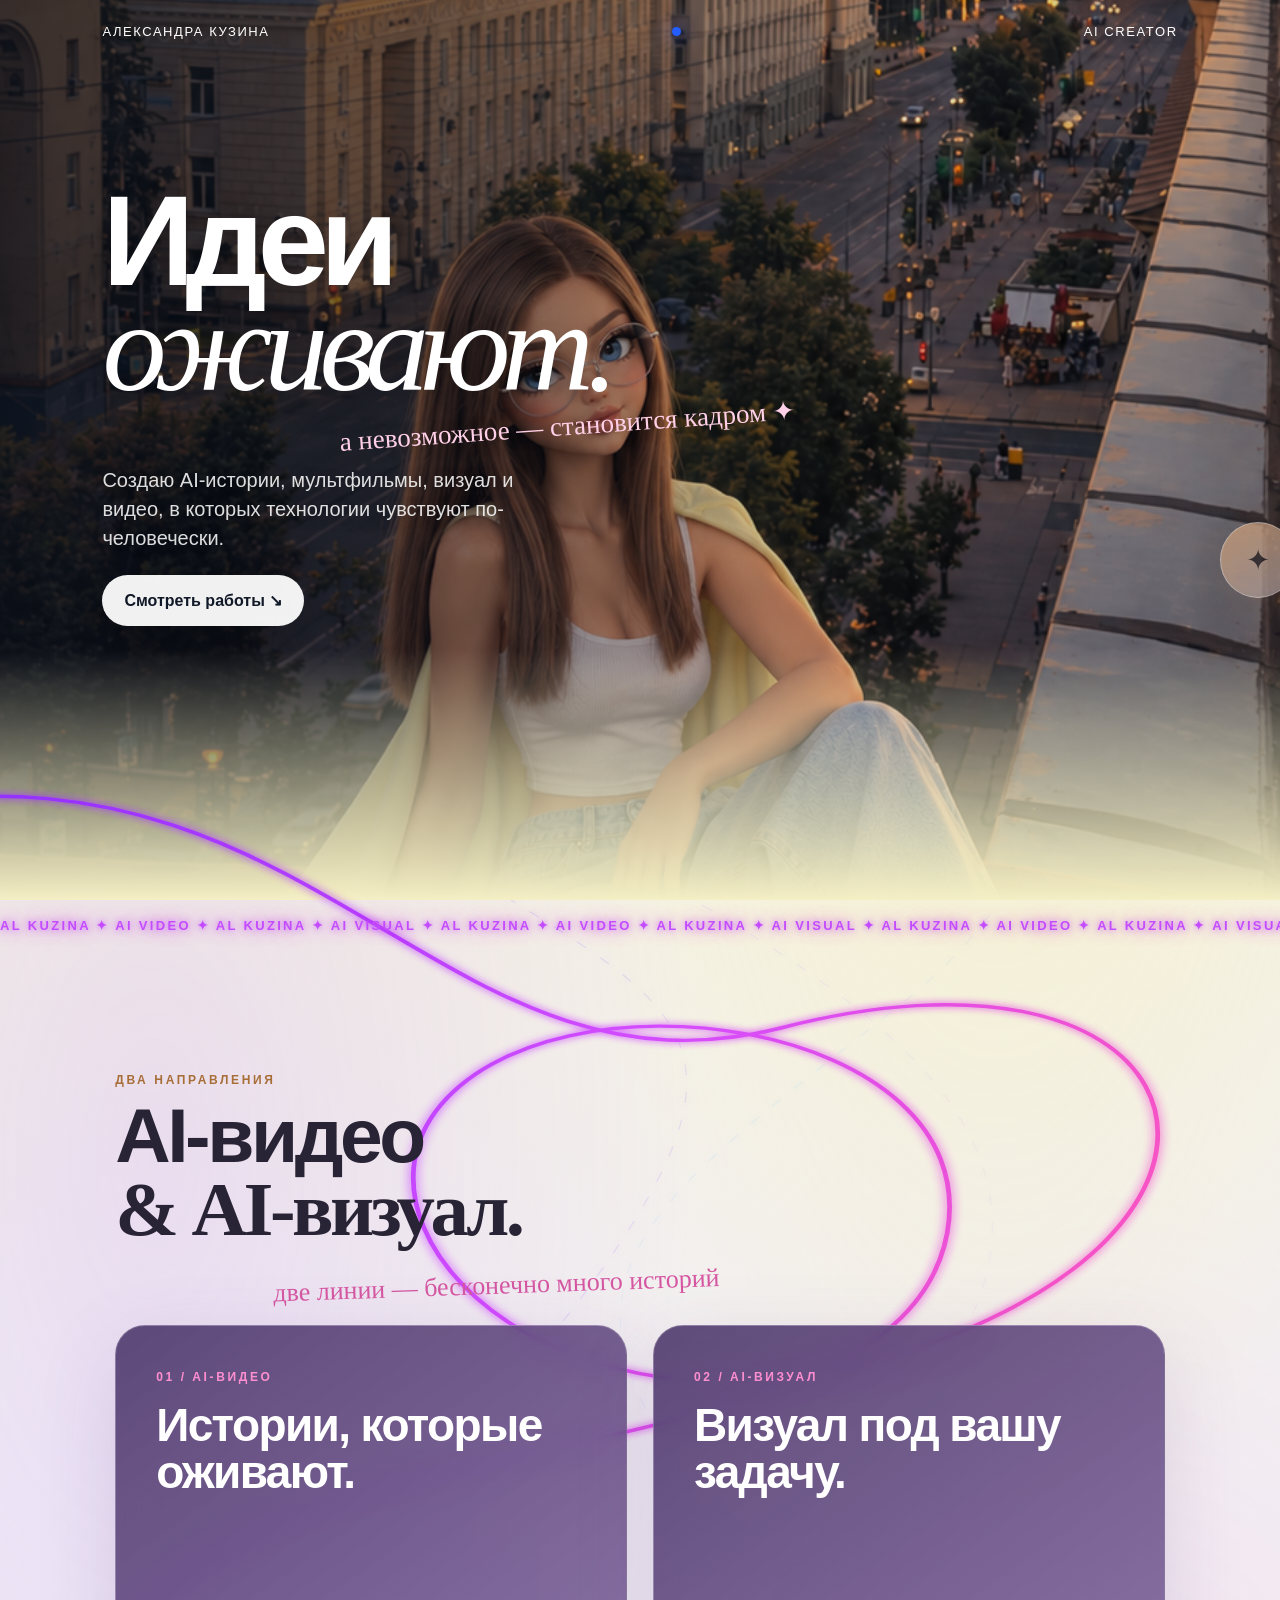
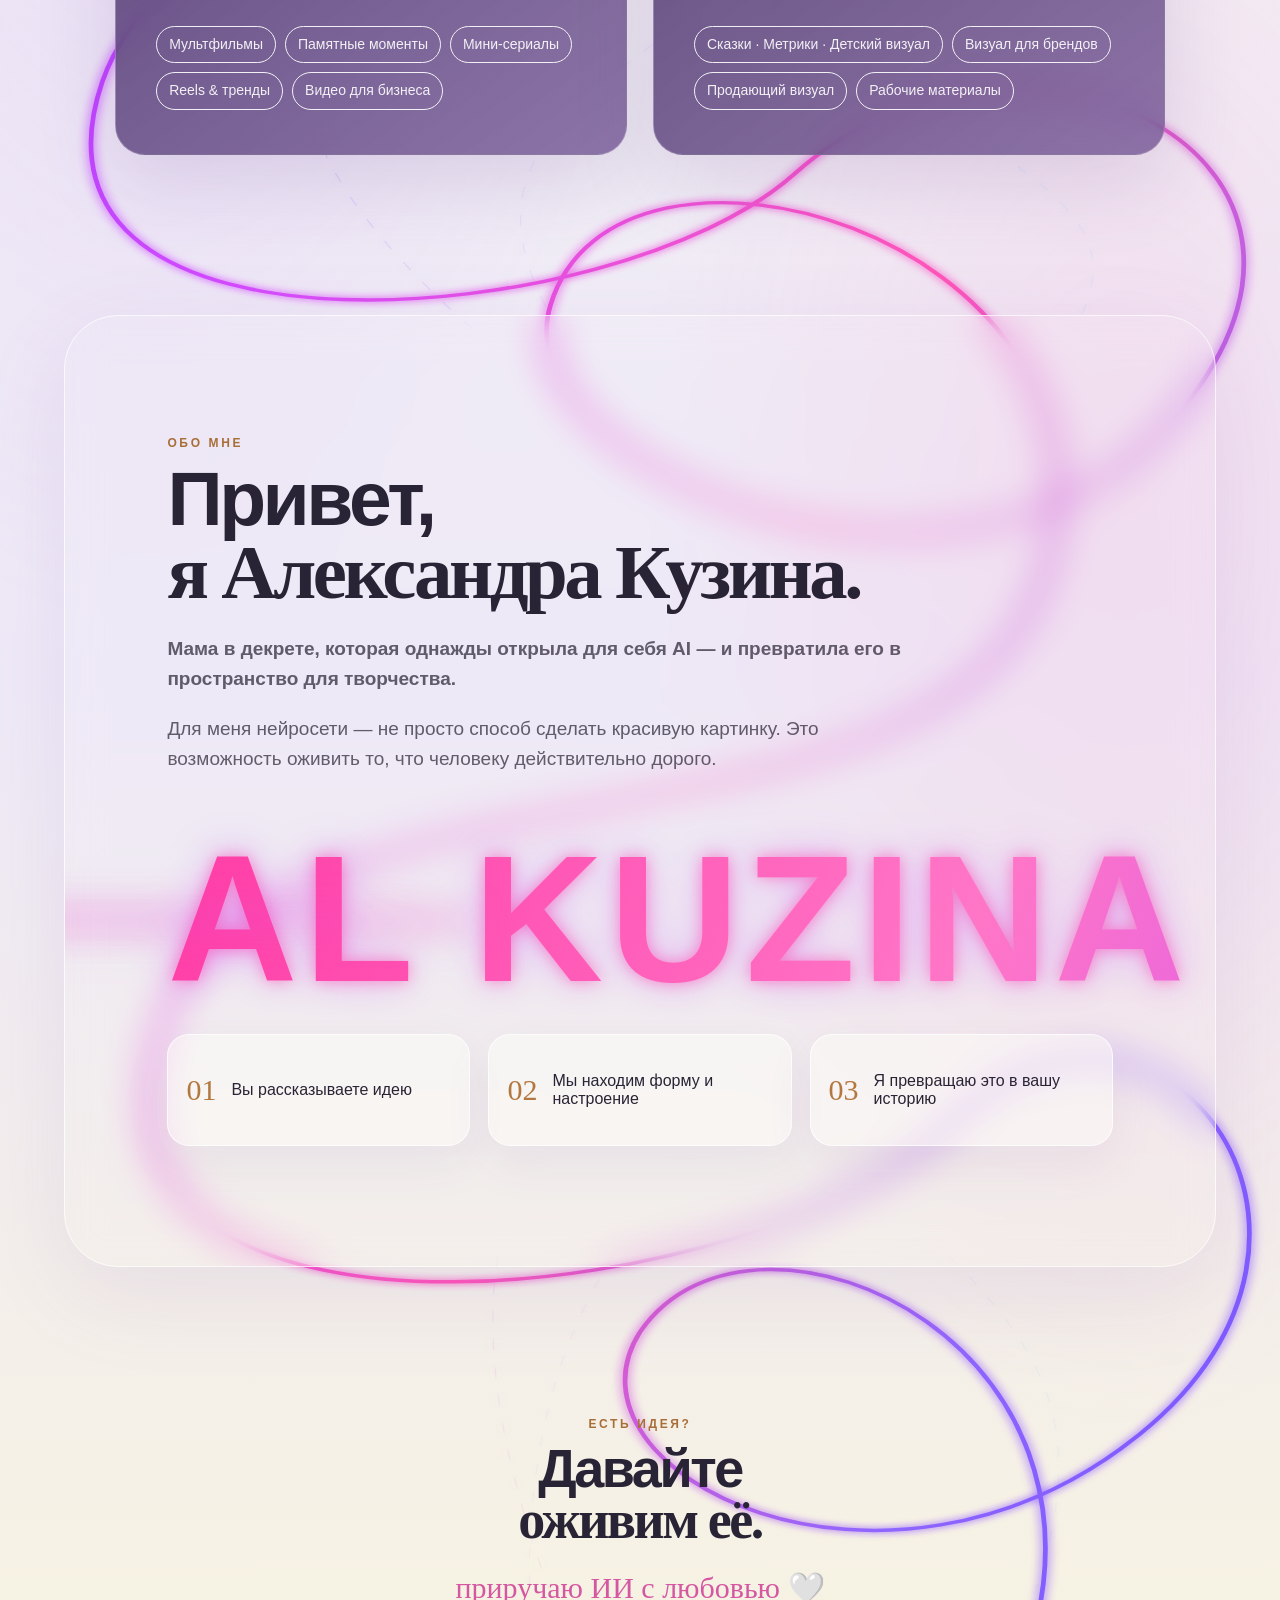
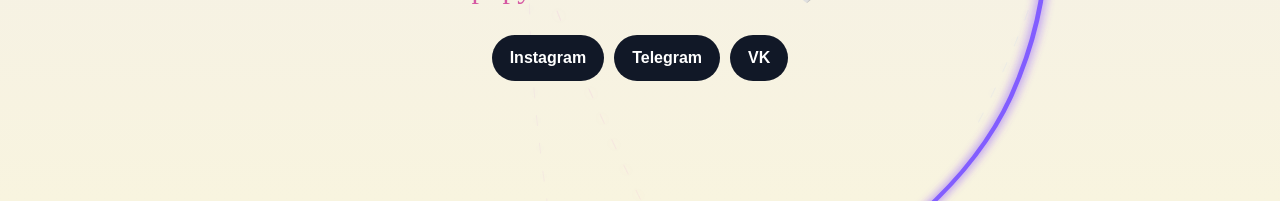
==== index.html @ 09e9b304 "Sync marquee wording and neon color with thread" ====
<!doctype html><html lang="ru"><head><meta charset="utf-8"><meta name="viewport" content="width=device-width,initial-scale=1,viewport-fit=cover"><title>Александра Кузина — AI creator</title><style>
*{box-sizing:border-box} html{scroll-behavior:smooth} body{margin:0;background:#f6f7fb;color:#0d1423;font-family:-apple-system,BlinkMacSystemFont,"Segoe UI",sans-serif;overflow-x:hidden} .serif{font-family:Georgia,"Times New Roman",serif} .hand{font-family:"Bradley Hand","Segoe Print","Comic Sans MS",cursive;font-weight:500} .wrap{width:min(100%,900px);margin:auto;position:relative} .hero{min-height:100svh;padding:24px 20px 42px;position:relative;overflow:hidden;background:radial-gradient(circle at 80% 20%,#ffd5ed 0,transparent 26%),radial-gradient(circle at 15% 60%,#d9e5ff 0,transparent 28%),linear-gradient(180deg,#fbfbff,#f3f6fb)} .top{display:flex;justify-content:space-between;align-items:center;font-size:13px;letter-spacing:.12em;text-transform:uppercase} .dot{width:9px;height:9px;background:#245dff;border-radius:50%;box-shadow:0 0 18px #245dff} h1{font-size:clamp(58px,18vw,110px);line-height:.82;margin:92px 0 10px;letter-spacing:-.07em;font-weight:760} h1 em{font-family:Georgia,serif;font-weight:400} .scribble{font-size:27px;transform:rotate(-4deg);display:inline-block;color:#e94e9b;margin-left:22%;position:relative;z-index:4} .lead{font-size:18px;line-height:1.45;max-width:390px;margin:24px 0 22px;color:#424a5a} .cta{display:inline-flex;background:#111827;color:#fff;padding:16px 22px;border-radius:999px;text-decoration:none;font-weight:650;box-shadow:0 12px 30px #1720332e} .orb{position:absolute;border:1px solid #ffffffaa;background:#ffffff55;backdrop-filter:blur(18px);box-shadow:0 20px 70px #5662ff25,inset 0 0 25px #fff;border-radius:50%} .o1{width:210px;height:210px;right:-80px;top:300px} .o2{width:110px;height:110px;left:-50px;top:520px} .avatar{position:absolute;right:2%;bottom:0;width:28%;height:72vh;z-index:3;filter:drop-shadow(0 30px 35px #29365c33);animation:none;overflow:hidden;border-radius:34px;background:#fff} .avatar img{width:760%;height:100%;max-width:none;object-fit:cover;object-position:left top;transform:translateX(-3.2%);border-radius:0;animation:girlGroove 3.2s ease-in-out infinite;transform-origin:8% 80%} @keyframes alive{0%,100%{filter:brightness(1) saturate(1)}50%{filter:brightness(1.03) saturate(1.03)}} @keyframes float{50%{transform:translateY(-14px) rotate(1deg)}} .holo{position:absolute;right:32%;bottom:34%;padding:10px 14px;border:1px solid #fff9;background:#ffffff5c;backdrop-filter:blur(14px);border-radius:16px;font-size:12px;box-shadow:0 0 30px #5f7cff33;animation:drift 5s ease-in-out infinite} @keyframes drift{50%{transform:translate(10px,-12px)}}
.marquee{overflow:hidden;background:#111827;color:#fff;padding:13px 0;white-space:nowrap;font-size:13px;letter-spacing:.14em} .marquee span{display:inline-block;animation:mar 16s linear infinite} @keyframes mar{to{transform:translateX(-50%)}}
.section{padding:88px 20px;position:relative} .eyebrow{color:#245dff;text-transform:uppercase;letter-spacing:.22em;font-size:12px;font-weight:800} h2{font-size:48px;line-height:.95;letter-spacing:-.045em;margin:12px 0 24px} .scriptline{font-size:26px;color:#e94e9b;transform:rotate(-2deg);margin:-8px 0 32px 15%} .showcase{display:grid;grid-template-columns:1.05fr .95fr;gap:10px;align-items:start} .tile{position:relative;overflow:hidden;border-radius:30px;background:#111827;box-shadow:0 18px 45px #18213a1c} .tile img{width:100%;display:block;aspect-ratio:9/14;object-fit:cover} .tile.small{margin-top:72px} .tile .cap{position:absolute;left:12px;bottom:12px;right:12px;background:#ffffffc7;backdrop-filter:blur(12px);padding:11px 12px;border-radius:16px;font-size:12px} .glass{margin-top:34px;padding:28px 22px;border-radius:30px;background:linear-gradient(135deg,#ffffffd6,#eef2ff99);border:1px solid #fff;box-shadow:0 20px 60px #293f8a18;position:relative;overflow:hidden} .glass:after{content:"";position:absolute;width:160px;height:160px;background:#ff75bd44;filter:blur(45px);right:-50px;top:-50px;border-radius:50%} .glass p{font-size:20px;line-height:1.45;margin:0;position:relative;z-index:2} .magic{background:#0b1020;color:#fff;overflow:hidden} .magic h2{font-size:54px} .ring{width:270px;height:270px;border:1px solid #7890ff80;border-radius:50%;position:absolute;right:-110px;top:80px;box-shadow:0 0 70px #3e5eff55,inset 0 0 50px #e34fa82b;animation:spin 14s linear infinite} .ring:before,.ring:after{content:"";position:absolute;border:1px solid #ff7bc680;border-radius:50%;inset:24px} .ring:after{inset:62px;border-color:#fff5} @keyframes spin{to{transform:rotate(360deg)}} .quote{font-size:32px;line-height:1.08;margin:50px 0 8px;max-width:500px} .quote .hand{color:#ff86c6;font-size:38px} .film{display:flex;gap:12px;overflow-x:auto;padding:10px 20px 30px;margin:30px -20px 0;scroll-snap-type:x mandatory} .film::-webkit-scrollbar{display:none} .frame{min-width:72%;scroll-snap-align:center;border-radius:28px;overflow:hidden;position:relative;border:1px solid #ffffff26} .frame img{width:100%;aspect-ratio:9/14;object-fit:cover;display:block} .frame b{position:absolute;left:16px;bottom:16px;background:#0b1020c7;backdrop-filter:blur(8px);padding:9px 12px;border-radius:999px;font-size:12px} .about{background:#fff} .about p{font-size:19px;line-height:1.6;color:#444b5a} .bigword{font-size:19vw;line-height:.7;letter-spacing:-.08em;color:#e9edff;font-weight:800;white-space:nowrap;margin:40px -10px 25px} .steps{display:grid;gap:12px} .step{padding:18px;border-radius:22px;border:1px solid #e7e9f2;background:#fafbff;display:flex;gap:15px;align-items:center} .num{font-family:Georgia,serif;font-size:30px;color:#245dff} footer{padding:90px 20px 120px;background:linear-gradient(160deg,#f5dff0,#e8efff 55%,#fff);text-align:center} footer h2{font-size:54px} footer .hand{font-size:30px;color:#e94e9b} .contact{display:flex;justify-content:center;gap:10px;flex-wrap:wrap;margin-top:30px} .contact a{text-decoration:none;color:#fff;background:#111827;padding:14px 18px;border-radius:999px;font-weight:650} .ghost{position:fixed;right:-16px;top:58%;width:76px;height:76px;border-radius:50%;z-index:20;background:linear-gradient(145deg,#ffacd5,#b9c8ff);box-shadow:0 10px 35px #7c64c944;border:1px solid #fff8;display:grid;place-items:center;font-size:29px;animation:bob 3s ease-in-out infinite} @keyframes bob{50%{transform:translateY(-10px)}} @media(min-width:700px){.avatar{width:25%;height:76vh} h1{margin-top:130px} .section{padding-left:50px;padding-right:50px}}
@media(max-width:699px){.hero{padding-bottom:470px}.avatar{right:50%;transform:translateX(50%);bottom:0;width:46%;height:430px;border-radius:30px}.avatar img{width:650%;height:100%;max-width:none;object-fit:cover;object-position:left top;transform:translateX(-1%)}.lead{max-width:34ch}} 
.directions{display:grid;grid-template-columns:1fr;gap:18px;margin-top:28px}
.direction{border-radius:30px;padding:30px 26px;overflow:visible}
.direction h3{font-size:clamp(34px,8vw,54px);line-height:1.02;letter-spacing:-.035em;margin:18px 0;overflow-wrap:normal;word-break:normal;hyphens:none}
.direction p{font-size:18px;line-height:1.55;margin:0 0 22px}
.video-dir{background:linear-gradient(145deg,#171827,#2b1d36);color:#fff}.video-dir p{color:#ddd6e5}
.visual-dir{background:linear-gradient(145deg,#f8d7ec,#d8c7ff);color:#161622}.visual-dir p{color:#4f4757}
.tags{display:flex;flex-wrap:wrap;gap:9px}.tags span{padding:9px 12px;border-radius:999px;font-size:14px;line-height:1.25;border:1px solid currentColor;opacity:.9}
@media(min-width:700px){.directions{grid-template-columns:1fr 1fr}.direction{padding:34px}.direction h3{font-size:46px}}
@media(max-width:699px){.avatar{right:50%;transform:translateX(50%);bottom:0;width:54%;height:430px;background:#fff}.avatar img{width:760%;height:100%;max-width:none;object-fit:cover;object-position:left top;transform:translateX(-3.2%)}.section{padding-left:20px;padding-right:20px}.direction{width:100%;min-width:0}.direction h3{font-size:38px}.direction p{font-size:17px}}


@media(max-width:699px){}

/* premium depth */
body{background:
radial-gradient(circle at 12% 18%,rgba(216,226,255,.72) 0,transparent 28%),
radial-gradient(circle at 88% 42%,rgba(255,213,237,.58) 0,transparent 26%),
radial-gradient(circle at 38% 78%,rgba(226,215,255,.55) 0,transparent 30%),
linear-gradient(180deg,#f9f8fc 0%,#f2f4fb 48%,#faf6fb 100%);
background-attachment:fixed}
.section{background:transparent}
.about{background:linear-gradient(135deg,rgba(255,255,255,.76),rgba(245,240,255,.64));backdrop-filter:blur(12px);border-top:1px solid rgba(255,255,255,.75);border-bottom:1px solid rgba(255,255,255,.75)}
.step{background:rgba(255,255,255,.62);backdrop-filter:blur(14px);border:1px solid rgba(255,255,255,.9);box-shadow:0 16px 45px rgba(58,63,110,.08)}
.bigword{width:max-content;margin:56px auto 44px;font-size:clamp(92px,16vw,180px);line-height:.78;letter-spacing:-.09em;
background:linear-gradient(110deg,#ff5fb2 5%,#8d7cff 42%,#65c8ff 68%,#ff78bd 96%);
background-size:240% 240%;-webkit-background-clip:text;background-clip:text;color:transparent;
filter:drop-shadow(0 0 16px rgba(139,119,255,.22)) drop-shadow(0 0 34px rgba(255,95,178,.18));
animation:aiBreath 3.8s ease-in-out infinite,aiShimmer 7s ease-in-out infinite;transform-origin:center}
@keyframes aiBreath{0%,100%{transform:scale(1);filter:drop-shadow(0 0 14px rgba(139,119,255,.20)) drop-shadow(0 0 28px rgba(255,95,178,.16))}50%{transform:scale(1.055);filter:drop-shadow(0 0 24px rgba(139,119,255,.35)) drop-shadow(0 0 48px rgba(255,95,178,.28))}}
@keyframes aiShimmer{0%,100%{background-position:0% 50%}50%{background-position:100% 50%}}
@media(min-width:1000px){
.wrap{width:min(100%,1440px)}
.hero{min-height:860px;padding-left:clamp(64px,8vw,130px);padding-right:clamp(64px,8vw,130px)}
.hero h1{font-size:clamp(100px,10vw,154px);max-width:900px}
.hero .lead{font-size:20px;max-width:470px}
.section{padding:120px clamp(70px,9vw,150px)}
#works>h2,.about>h2{font-size:clamp(62px,6vw,88px)}
.directions{gap:26px}
.direction{min-height:430px;padding:44px 40px;display:flex;flex-direction:column}
.direction .tags{margin-top:auto}
.about{border-radius:54px;margin:40px clamp(32px,5vw,80px);padding-left:clamp(70px,8vw,130px);padding-right:clamp(70px,8vw,130px);box-shadow:0 30px 100px rgba(75,64,125,.08)}
.about p{max-width:760px}
.steps{grid-template-columns:repeat(3,1fr);gap:18px}
.step{min-height:112px}
footer{margin-top:60px;border-radius:54px 54px 0 0}
}
@media(prefers-reduced-motion:reduce){.bigword{animation:none}}

@keyframes girlDance{
0%,100%{transform:translateY(0) rotate(-1deg)}
20%{transform:translateY(-8px) rotate(1.8deg)}
40%{transform:translateY(-2px) rotate(-1.6deg)}
60%{transform:translateY(-11px) rotate(1.4deg)}
80%{transform:translateY(-3px) rotate(-1deg)}
}
@keyframes girlGroove{
0%,100%{filter:brightness(1) saturate(1)}
25%{filter:brightness(1.035) saturate(1.04)}
50%{filter:brightness(1) saturate(1)}
75%{filter:brightness(1.025) saturate(1.035)}
}
@media(max-width:699px){
.avatar{animation:none}
@keyframes girlDanceMobile{
0%,100%{transform:translateX(50%) translateY(0) rotate(-1deg)}
20%{transform:translateX(50%) translateY(-7px) rotate(1.5deg)}
40%{transform:translateX(50%) translateY(-1px) rotate(-1.4deg)}
60%{transform:translateX(50%) translateY(-9px) rotate(1.2deg)}
80%{transform:translateX(50%) translateY(-2px) rotate(-.8deg)}
}}
@media(prefers-reduced-motion:reduce){.avatar,.avatar img{animation:none}}

.about{position:relative;overflow:hidden}





.bigword:after{content:"";position:absolute;inset:50% auto auto 50%;width:52%;aspect-ratio:1;border-radius:50%;transform:translate(-50%,-50%);background:radial-gradient(circle,rgba(128,116,255,.18),rgba(255,94,181,.09) 42%,transparent 70%);filter:blur(18px);z-index:-1;animation:heartAura 3.8s ease-in-out infinite}
.bigword{position:relative;z-index:2}
@keyframes heartAura{50%{transform:translate(-50%,-50%) scale(1.18);opacity:.72}}
@media(max-width:699px){}


.wrap{isolation:isolate}
.light-threads{position:absolute;inset:0;z-index:-1;pointer-events:none;overflow:hidden}
.light-threads svg{width:100%;height:100%;min-height:100%;display:block}
.thread{fill:none;stroke-width:1.15;vector-effect:non-scaling-stroke;filter:url(#softGlow);stroke-linecap:round;stroke-dasharray:10 18;animation:threadFlow 18s linear infinite}
.t1{stroke:url(#threadA);opacity:.52}.t2{stroke:url(#threadB);opacity:.42;animation-duration:23s}.t3{stroke:url(#threadA);opacity:.28;animation-duration:28s;animation-direction:reverse}
@keyframes threadFlow{to{stroke-dashoffset:-280}}
@media(max-width:699px){.thread{stroke-width:.9}.t3{display:none}.t1{opacity:.42}.t2{opacity:.34}}
@media(prefers-reduced-motion:reduce){.thread{animation:none}}

/* cinematic photo hero */
.hero{background-image:linear-gradient(90deg,rgba(8,14,25,.72) 0%,rgba(8,14,25,.48) 36%,rgba(8,14,25,.10) 68%,rgba(8,14,25,.18) 100%),url('IMG_7035.png');background-size:cover;background-position:center 38%;color:#fff}
.hero:after{content:"";position:absolute;inset:auto 0 0;height:34%;background:linear-gradient(transparent,rgba(7,12,22,.38));pointer-events:none}
.hero .top,.hero h1,.hero .scribble,.hero .lead,.hero .cta{position:relative;z-index:5}
.hero .lead{color:rgba(255,255,255,.86);text-shadow:0 2px 18px rgba(0,0,0,.24)}
.hero h1{text-shadow:0 5px 35px rgba(0,0,0,.24)}
.hero .scribble{color:#ffd0e7;text-shadow:0 2px 18px rgba(0,0,0,.3)}
.hero .cta{background:rgba(255,255,255,.94);color:#111827;box-shadow:0 14px 38px rgba(0,0,0,.2)}
.hero .avatar,.hero .holo,.hero .orb{display:none}
@media(max-width:699px){.hero{min-height:100svh;padding-bottom:54px;background-position:57% center}.hero h1{margin-top:78px;font-size:clamp(56px,17vw,82px);max-width:7ch}.hero .scribble{margin-left:4%;max-width:13ch;font-size:23px}.hero .lead{max-width:29ch;margin-top:28px}}
@media(min-width:1000px){.hero{min-height:900px;background-position:center 43%}.hero h1{max-width:760px;margin-top:150px}}

/* palette continuity from the Kursk sunset hero */
:root{--ink:#251e21;--wine:#4d342d;--cocoa:#634935;--dust:#936e5b;--sun:#d2944e;--cream:#f1eff4;--mist:#a1979c}
body{background:
radial-gradient(circle at 12% 16%,rgba(210,148,78,.18) 0,transparent 29%),
radial-gradient(circle at 88% 43%,rgba(147,110,91,.16) 0,transparent 28%),
radial-gradient(circle at 35% 78%,rgba(161,151,156,.18) 0,transparent 31%),
linear-gradient(180deg,#f1eff4 0%,#eee8e5 48%,#f5f0ec 100%);color:var(--ink)}
.eyebrow{color:#a86e38}
.direction.video-dir{background:linear-gradient(145deg,#251e21,#4d342d)}
.direction.visual-dir{background:linear-gradient(145deg,#f0d7c5,#d9c2b9);color:#251e21}
.about{background:linear-gradient(135deg,rgba(241,239,244,.86),rgba(230,216,208,.72));box-shadow:0 30px 100px rgba(77,52,45,.10)}
.step{background:rgba(247,241,237,.68);border-color:rgba(255,255,255,.72);box-shadow:0 16px 45px rgba(77,52,45,.08)}
.num{color:#b3783f}
.bigword{background:linear-gradient(110deg,#d2944e 5%,#936e5b 40%,#a1979c 68%,#c98268 96%);background-size:240% 240%;-webkit-background-clip:text;background-clip:text;color:transparent}
footer{background:linear-gradient(160deg,#ead8cd,#e7e0df 55%,#f4eee9)}
footer .hand,.scriptline{color:#a9685f}
.ghost{background:linear-gradient(145deg,#d7a276,#a1979c);box-shadow:0 10px 35px rgba(99,73,53,.25)}
/* keep the mobile hero copy away from the character's face */
@media(max-width:699px){
.hero h1{margin-top:66px}
.hero .scribble{margin-left:0;transform:translateY(-2px) rotate(-4deg);max-width:12ch;font-size:21px}
.hero .lead{margin-top:210px;max-width:30ch}
}

/* one continuous cinematic canvas */
html,body{background:#171416}
body{position:relative;overflow-x:hidden}
main.wrap{position:relative;background:
radial-gradient(ellipse at 78% 8%,rgba(211,145,72,.24),transparent 34%),
radial-gradient(ellipse at 14% 36%,rgba(137,86,71,.20),transparent 38%),
radial-gradient(ellipse at 84% 63%,rgba(128,105,126,.18),transparent 35%),
linear-gradient(180deg,#20191a 0%,#3a2925 19%,#6d4a3b 43%,#8b695e 61%,#5e4b50 78%,#292328 100%)!important}
.hero{position:relative}
.hero:after{height:48%!important;background:linear-gradient(transparent,rgba(32,25,26,.28) 44%,#20191a 100%)!important}
main.wrap>section:not(.hero),main.wrap>footer{position:relative;z-index:2;background:transparent!important}
.about,.step,.direction{backdrop-filter:blur(18px);-webkit-backdrop-filter:blur(18px)}
.about{background:linear-gradient(135deg,rgba(255,244,235,.13),rgba(168,133,124,.08))!important;border:1px solid rgba(255,255,255,.16);color:#fff}
.step{background:rgba(255,248,242,.10)!important;border:1px solid rgba(255,255,255,.14)!important;color:#f7efeb}
main.wrap>section:not(.hero) h2,main.wrap>section:not(.hero) h3{color:#f7efeb}
main.wrap>section:not(.hero) p{color:rgba(247,239,235,.76)}
.direction.visual-dir{background:linear-gradient(145deg,rgba(222,177,144,.22),rgba(153,123,132,.18))!important;color:#fff}
.direction.video-dir{background:linear-gradient(145deg,rgba(28,23,25,.78),rgba(91,58,48,.60))!important}
footer{color:#f7efeb!important}

/* sparse neural ribbon: one glowing strand that curls through the page */
.neural-ribbon{position:absolute;inset:720px 0 0;z-index:1;pointer-events:none;overflow:hidden;opacity:.72}
.neural-ribbon svg{width:100%;height:100%;min-height:2800px}
.neural-ribbon .glow{fill:none;stroke:url(#neuralGlow);stroke-width:2.2;stroke-linecap:round;filter:url(#softGlow);stroke-dasharray:10 15;animation:neuralDrift 18s linear infinite}
.neural-ribbon .echo{fill:none;stroke:rgba(255,202,170,.24);stroke-width:.8;filter:url(#softGlow)}
@keyframes neuralDrift{to{stroke-dashoffset:-500}}
@media(max-width:699px){.neural-ribbon{inset:900px -28% 0 -28%;opacity:.55}.neural-ribbon svg{min-height:3600px}}

/* fresh lemon + violet neon art direction */
main.wrap{background:
radial-gradient(ellipse at 78% 7%,rgba(246,235,132,.26),transparent 32%),
radial-gradient(ellipse at 12% 34%,rgba(180,117,255,.16),transparent 34%),
radial-gradient(ellipse at 88% 62%,rgba(255,137,196,.14),transparent 31%),
linear-gradient(180deg,#f4efc4 0%,#f6f3dc 18%,#f2eff4 43%,#eee9f7 67%,#f8f4df 100%)!important;color:#272332}
.hero:after{background:linear-gradient(transparent,rgba(34,29,43,.08) 42%,#f4efc4 100%)!important}
main.wrap>section:not(.hero) h2,main.wrap>section:not(.hero) h3{color:#292435}
main.wrap>section:not(.hero) p{color:rgba(41,36,53,.72)}
.about{background:linear-gradient(135deg,rgba(255,255,246,.48),rgba(239,230,255,.35))!important;border:1px solid rgba(255,255,255,.72);color:#292435;box-shadow:0 28px 90px rgba(128,83,176,.10)}
.step{background:rgba(255,255,250,.44)!important;border:1px solid rgba(255,255,255,.72)!important;color:#292435;box-shadow:0 16px 48px rgba(115,81,151,.08)}
.direction.video-dir{background:linear-gradient(145deg,rgba(48,38,66,.94),rgba(102,67,142,.82))!important}
.direction.visual-dir{background:linear-gradient(145deg,rgba(248,239,154,.78),rgba(242,229,179,.66))!important;color:#292435}
footer{color:#292435!important}
.neural-ribbon{opacity:.96!important}
.neural-ribbon .glow{stroke-width:3.1!important;filter:url(#softGlow);stroke-dasharray:7 11;animation:neuralDrift 13s linear infinite,neuralPulse 4.2s ease-in-out infinite}
.neural-ribbon .echo{stroke:rgba(177,89,255,.42)!important;stroke-width:1.4!important;filter:url(#softGlow)}
@keyframes neuralPulse{0%,100%{opacity:.65}50%{opacity:1}}
.bigword{position:relative;display:inline-block;background:
radial-gradient(circle at 18% 30%,#1d1720 0 6%,transparent 7%),
radial-gradient(circle at 43% 68%,#2b2027 0 7%,transparent 8%),
radial-gradient(circle at 72% 28%,#17131a 0 6%,transparent 7%),
radial-gradient(circle at 86% 73%,#322128 0 5%,transparent 6%),
linear-gradient(115deg,#e6ad55 0%,#f4d17b 34%,#d89143 64%,#f1c66b 100%)!important;
background-size:42px 38px,48px 44px,46px 40px,40px 46px,100% 100%!important;
-webkit-background-clip:text!important;background-clip:text!important;color:transparent!important;
filter:drop-shadow(0 4px 12px rgba(172,91,173,.18))}
footer .hand,.scriptline{color:#d557a2!important}
@media(max-width:699px){.neural-ribbon{opacity:.82!important}}

/* refinement: one visual language, intact labels, luminous AI heart */
.direction.video-dir,.direction.visual-dir{
background:linear-gradient(145deg,rgba(78,57,108,.90),rgba(112,82,146,.78))!important;
color:#fff!important;border:1px solid rgba(255,255,255,.18)!important;
box-shadow:0 26px 80px rgba(92,57,133,.15)}
.direction.video-dir h2,.direction.visual-dir h2,.direction.video-dir h3,.direction.visual-dir h3{color:#fff!important}
.direction.video-dir .pill,.direction.visual-dir .pill{color:#fff!important;border-color:rgba(255,255,255,.78)!important;white-space:nowrap}
.direction.video-dir .eyebrow,.direction.visual-dir .eyebrow{color:#ff8ed0!important}
.bigword{
background:linear-gradient(110deg,#ff3da6 0%,#ff76c7 30%,#c64cff 58%,#ff4ba8 82%,#ff9bd8 100%)!important;
background-size:260% 260%!important;-webkit-background-clip:text!important;background-clip:text!important;color:transparent!important;
filter:drop-shadow(0 0 8px rgba(255,61,166,.55)) drop-shadow(0 0 20px rgba(198,76,255,.34));
animation:lovePulse 2.8s ease-in-out infinite,loveFlow 6s linear infinite!important}
@keyframes lovePulse{0%,100%{transform:scale(1);filter:drop-shadow(0 0 7px rgba(255,61,166,.5)) drop-shadow(0 0 18px rgba(198,76,255,.3))}50%{transform:scale(1.045);filter:drop-shadow(0 0 14px rgba(255,61,166,.88)) drop-shadow(0 0 32px rgba(198,76,255,.58))}}
@keyframes loveFlow{0%{background-position:0% 50%}100%{background-position:200% 50%}}
.neural-ribbon{opacity:1!important}
.neural-ribbon .glow{stroke-width:3.7!important;stroke-dasharray:none!important;animation:neuralPulse 3.2s ease-in-out infinite!important;filter:url(#softGlow)}
.neural-ribbon .echo{stroke:rgba(221,76,255,.52)!important;stroke-width:1.8!important}
@media(max-width:699px){
.direction.video-dir .pill,.direction.visual-dir .pill{white-space:normal}
.direction .eyebrow{white-space:nowrap;font-size:12px;letter-spacing:.22em}
}

/* signature: AL KUZINA formed by the same luminous thread */
.bigword{font-family:Arial,Helvetica,sans-serif!important;font-weight:800!important;letter-spacing:.035em!important;text-transform:uppercase;white-space:nowrap}
.bigword::after{content:"";position:absolute;left:4%;right:4%;bottom:-12px;height:2px;border-radius:99px;background:linear-gradient(90deg,transparent,#ff4db1 15%,#c44cff 55%,#ff65bd 84%,transparent);box-shadow:0 0 9px #ff4db1,0 0 22px rgba(196,76,255,.75);animation:signatureThread 3s ease-in-out infinite}
@keyframes signatureThread{0%,100%{opacity:.48;transform:scaleX(.78)}50%{opacity:1;transform:scaleX(1)}}

/* mobile typography polish */
@media(max-width:699px){
.bigword{display:block!important;width:max-content!important;max-width:92%!important;font-size:clamp(38px,11.2vw,58px)!important;line-height:.92!important;letter-spacing:.015em!important;white-space:nowrap!important;transform-origin:left center}
.bigword::after{bottom:-8px!important}
.hero .scribble{margin-left:0!important;margin-top:16px!important;max-width:8.8em!important;width:8.8em!important;font-size:clamp(19px,5.7vw,25px)!important;line-height:1.18!important;transform:rotate(-3deg)!important}
.hero .scribble br{display:none}
.hero .lead{margin-top:220px!important}
}

/* transparent running signature — no dark strip */
.marquee{
background:transparent!important;color:#8b2cff!important;
padding:18px 0 20px!important;border:0!important;
font-size:13px!important;font-weight:800!important;letter-spacing:.18em!important;
text-shadow:0 0 8px rgba(139,44,255,.35),0 0 18px rgba(255,77,177,.18);
position:relative;z-index:4
}
.marquee span{animation-duration:14s!important}

/* marquee follows the same violet-magenta neon as the living thread */
.marquee{color:#c44cff!important;text-shadow:0 0 6px rgba(196,76,255,.78),0 0 15px rgba(221,76,255,.62),0 0 28px rgba(255,77,177,.30)!important}
</style></head><body><div class="ghost">✦</div><main class="wrap"><div class="neural-ribbon" aria-hidden="true"><svg viewBox="0 0 1000 3000" preserveAspectRatio="none"><defs><linearGradient id="neuralGlow" x1="0" y1="0" x2="1" y2="1"><stop offset="0" stop-color="#8b2cff"/><stop offset=".32" stop-color="#d34cff"/><stop offset=".58" stop-color="#ff55b8"/><stop offset=".78" stop-color="#8f66ff"/><stop offset="1" stop-color="#694cff"/></linearGradient><filter id="softGlow"><feGaussianBlur stdDeviation="4" result="b"/><feMerge><feMergeNode in="b"/><feMergeNode in="SourceGraphic"/></feMerge></filter></defs><path class="echo" d="M-80 90 C250 20 350 420 610 330 C920 220 1010 500 760 650 C470 825 260 570 340 420 C430 255 770 320 740 550 C700 840 160 720 80 1030 C0 1350 480 1300 620 1130 C790 920 1080 1100 930 1370 C770 1660 390 1450 430 1270 C480 1040 880 1190 820 1540 C760 1900 180 1710 120 2070 C60 2430 600 2340 740 2150 C900 1930 1090 2260 890 2480 C690 2700 430 2520 500 2370 C590 2190 910 2390 790 2760 C740 2910 610 2990 500 3070"/><path class="glow" d="M-80 90 C250 20 350 420 610 330 C920 220 1010 500 760 650 C470 825 260 570 340 420 C430 255 770 320 740 550 C700 840 160 720 80 1030 C0 1350 480 1300 620 1130 C790 920 1080 1100 930 1370 C770 1660 390 1450 430 1270 C480 1040 880 1190 820 1540 C760 1900 180 1710 120 2070 C60 2430 600 2340 740 2150 C900 1930 1090 2260 890 2480 C690 2700 430 2520 500 2370 C590 2190 910 2390 790 2760 C740 2910 610 2990 500 3070"/></svg></div><div class="light-threads" aria-hidden="true">
<svg viewBox="0 0 1000 3000" preserveAspectRatio="none">
<defs>
<linearGradient id="threadA" x1="0" y1="0" x2="1" y2="1"><stop offset="0" stop-color="#72cfff" stop-opacity=".08"/><stop offset=".45" stop-color="#9b7cff" stop-opacity=".42"/><stop offset="1" stop-color="#ff78bd" stop-opacity=".10"/></linearGradient>
<linearGradient id="threadB" x1="1" y1="0" x2="0" y2="1"><stop offset="0" stop-color="#ff86c7" stop-opacity=".08"/><stop offset=".5" stop-color="#73c9ff" stop-opacity=".34"/><stop offset="1" stop-color="#b68cff" stop-opacity=".08"/></linearGradient>
<filter id="softGlow"><feGaussianBlur stdDeviation="3" result="b"/><feMerge><feMergeNode in="b"/><feMergeNode in="SourceGraphic"/></feMerge></filter>
</defs>
<path class="thread t1" d="M-70 120 C180 250 40 520 270 700 S620 880 470 1120 S120 1420 330 1660 S790 1830 620 2110 S250 2440 510 3020"/>
<path class="thread t2" d="M1080 300 C790 410 920 690 710 880 S390 1130 590 1370 S970 1570 760 1810 S350 2060 560 2320 S920 2590 760 2940"/>
<path class="thread t3" d="M140 40 C360 300 250 610 520 780 S850 1080 680 1290 S290 1510 480 1770 S820 2050 650 2280 S370 2580 430 3020"/>
</svg></div><section class="hero"><div class="top"><span>Александра Кузина</span><span class="dot"></span><span>AI creator</span></div><div class="orb o1"></div><div class="orb o2"></div><h1>Идеи<br><em>оживают.</em></h1><div class="scribble hand">а невозможное — становится кадром ✦</div><p class="lead">Создаю AI-истории, мультфильмы, визуал и видео, в которых технологии чувствуют по-человечески.</p><a class="cta" href="#works">Смотреть работы ↘</a><div class="avatar"><img src="IMG_6646.png"></div><div class="holo">AI • STORY • MOTION</div></section><div class="marquee" aria-label="AL KUZINA — AI VIDEO — AL KUZINA — AI VISUAL"><span>AL KUZINA ✦ AI VIDEO ✦ AL KUZINA ✦ AI VISUAL ✦ AL KUZINA ✦ AI VIDEO ✦ AL KUZINA ✦ AI VISUAL ✦ AL KUZINA ✦ AI VIDEO ✦ AL KUZINA ✦ AI VISUAL ✦ &nbsp;&nbsp;</span></div><section class="section" id="works">
<div class="eyebrow">Два направления</div>
<h2>AI-видео<br><span class="serif">& AI-визуал.</span></h2>
<div class="scriptline hand">две линии — бесконечно много историй</div>
<div class="directions">
<article class="direction video-dir">
<div class="eyebrow" style="color:#ff8fc7">01 / AI-видео</div>
<h3>Истории, которые оживают.</h3>
<div class="tags"><span>Мультфильмы</span><span>Памятные моменты</span><span>Мини-сериалы</span><span>Reels & тренды</span><span>Видео для бизнеса</span></div>
</article>
<article class="direction visual-dir">
<div class="eyebrow">02 / AI-визуал</div>
<h3>Визуал под вашу задачу.</h3>
<div class="tags"><span>Сказки · Метрики · Детский визуал</span><span>Визуал для брендов</span><span>Продающий визуал</span><span>Рабочие материалы</span></div>
</article>
</div>
</section><section class="section about"><div class="eyebrow">Обо мне</div><h2>Привет,<br><span class="serif">я Александра Кузина.</span></h2><p><b>Мама в декрете, которая однажды открыла для себя AI — и превратила его в пространство для творчества.</b></p><p>Для меня нейросети — не просто способ сделать красивую картинку. Это возможность оживить то, что человеку действительно дорого.</p><div class="bigword">AL KUZINA</div><div class="steps"><div class="step"><span class="num">01</span><span>Вы рассказываете идею</span></div><div class="step"><span class="num">02</span><span>Мы находим форму и настроение</span></div><div class="step"><span class="num">03</span><span>Я превращаю это в вашу историю</span></div></div></section><footer><div class="eyebrow">Есть идея?</div><h2>Давайте<br><span class="serif">оживим её.</span></h2><div class="hand">приручаю ИИ с любовью 🤍</div><div class="contact"><a href="https://www.instagram.com/al_kuzina__">Instagram</a><a href="https://t.me/+79508700483">Telegram</a><a href="https://vk.ru/club239922892">VK</a></div></footer></main><script>
const ghost=document.querySelector('.ghost'); addEventListener('scroll',()=>{const y=scrollY; ghost.style.transform=`translateY(${Math.sin(y/160)*22}px) rotate(${y/35}deg)`; ghost.style.opacity=.72+Math.min(.28,y/1000)});
</script></body></html>
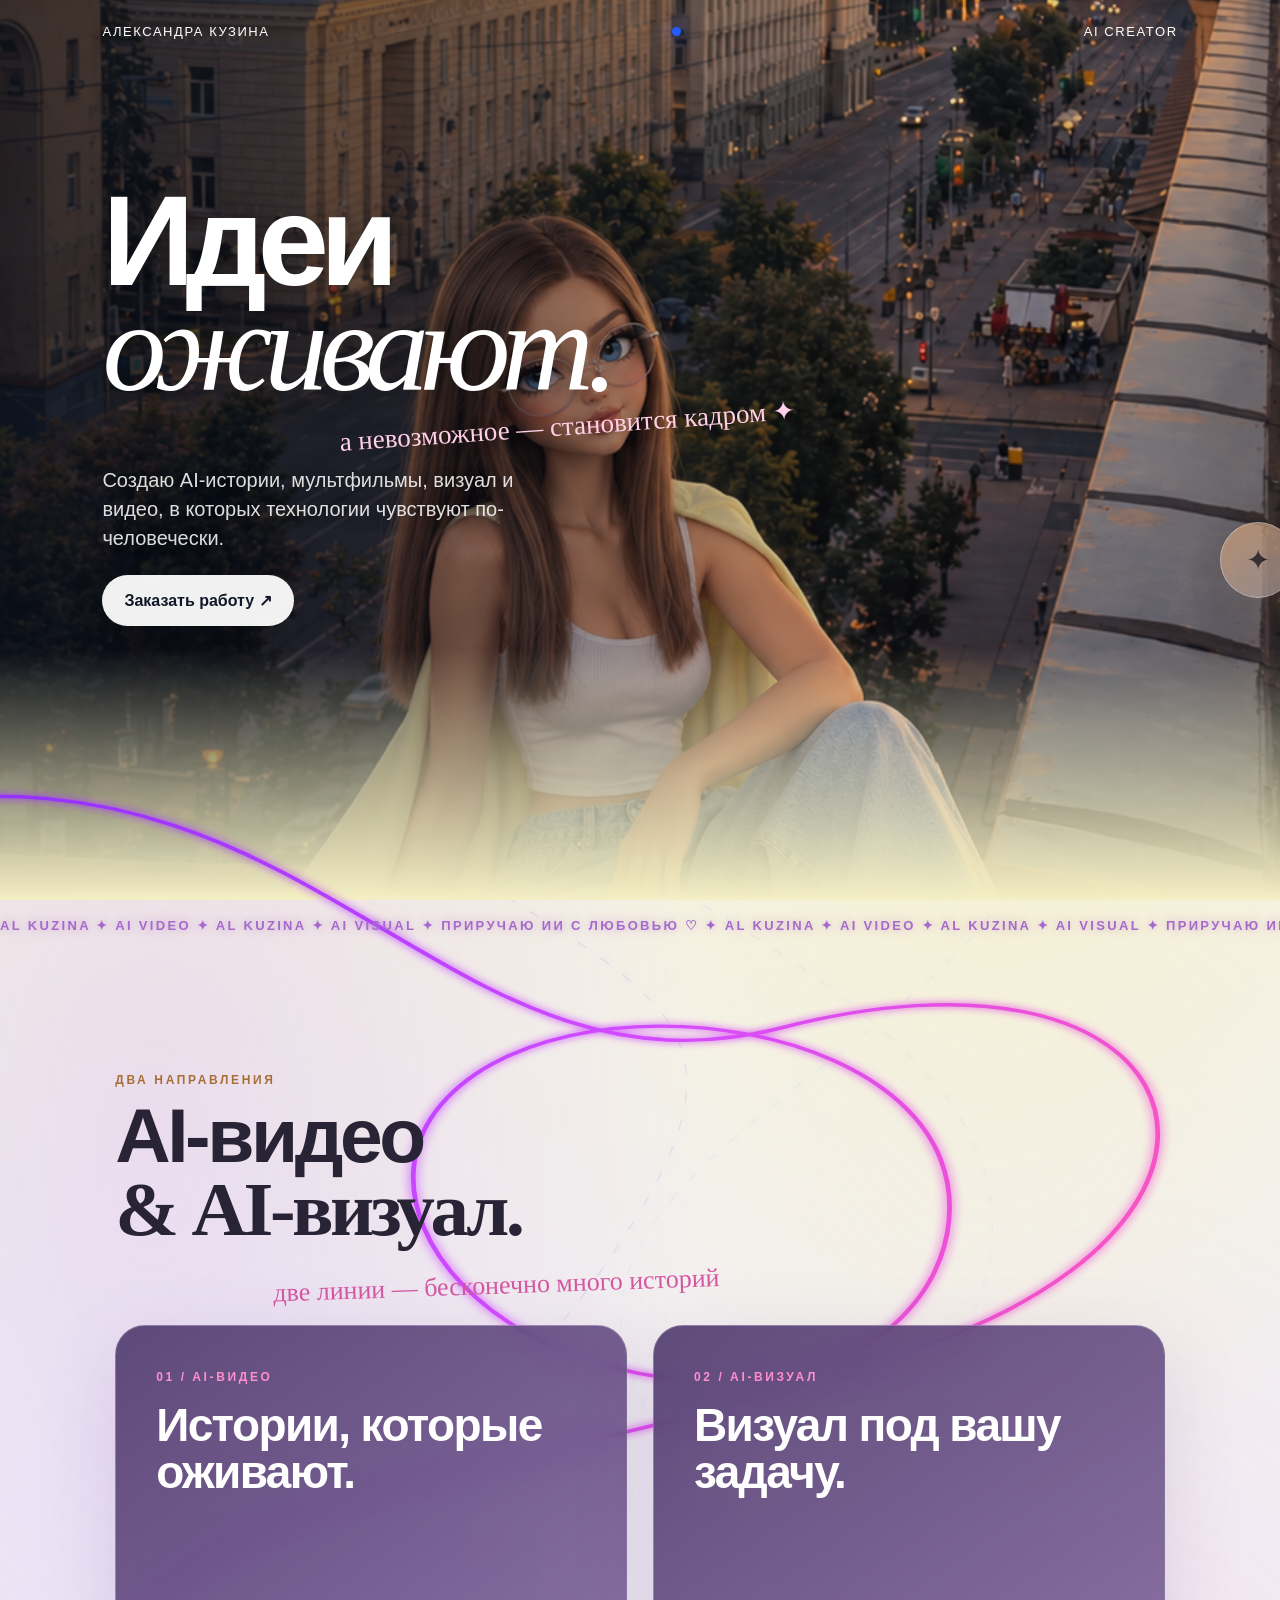
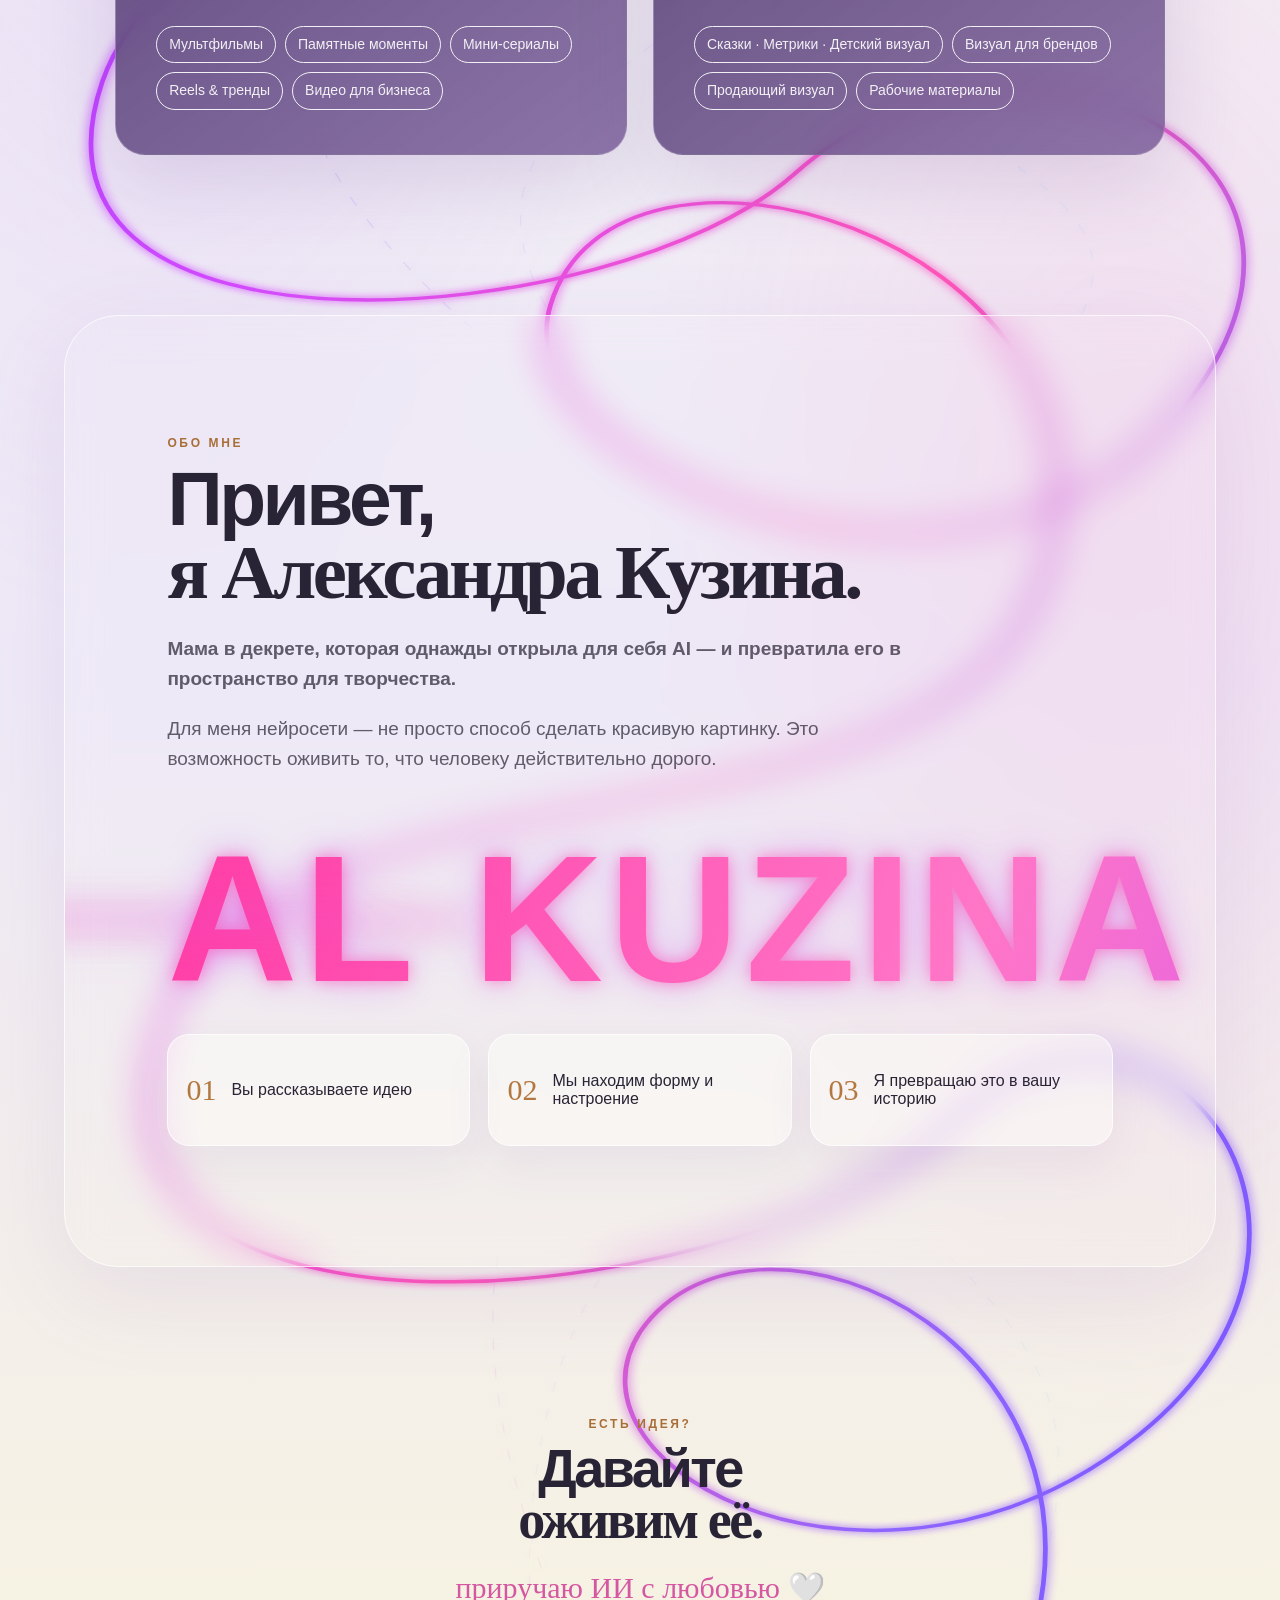
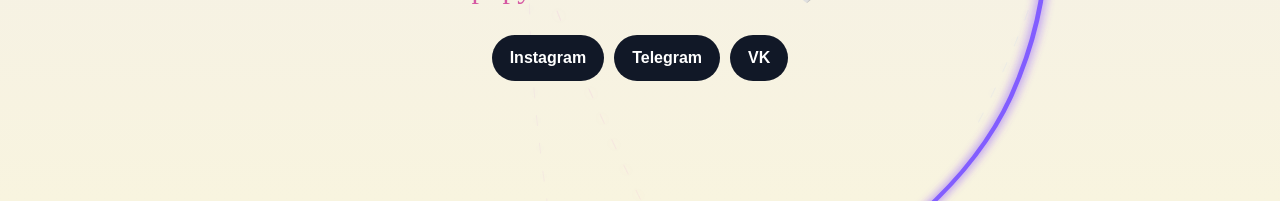
==== commit c1b9f802: "Soften neon marquee, add love phrase, update hero CTA" ====
--- a/index.html
+++ b/index.html
@@ -239,6 +239,9 @@
 
 /* marquee follows the same violet-magenta neon as the living thread */
 .marquee{color:#c44cff!important;text-shadow:0 0 6px rgba(196,76,255,.78),0 0 15px rgba(221,76,255,.62),0 0 28px rgba(255,77,177,.30)!important}
+
+/* softer neon: same family as the thread, less acidic */
+.marquee{color:#a56acb!important;text-shadow:0 0 7px rgba(165,106,203,.38),0 0 16px rgba(226,117,183,.20)!important}
 </style></head><body><div class="ghost">✦</div><main class="wrap"><div class="neural-ribbon" aria-hidden="true"><svg viewBox="0 0 1000 3000" preserveAspectRatio="none"><defs><linearGradient id="neuralGlow" x1="0" y1="0" x2="1" y2="1"><stop offset="0" stop-color="#8b2cff"/><stop offset=".32" stop-color="#d34cff"/><stop offset=".58" stop-color="#ff55b8"/><stop offset=".78" stop-color="#8f66ff"/><stop offset="1" stop-color="#694cff"/></linearGradient><filter id="softGlow"><feGaussianBlur stdDeviation="4" result="b"/><feMerge><feMergeNode in="b"/><feMergeNode in="SourceGraphic"/></feMerge></filter></defs><path class="echo" d="M-80 90 C250 20 350 420 610 330 C920 220 1010 500 760 650 C470 825 260 570 340 420 C430 255 770 320 740 550 C700 840 160 720 80 1030 C0 1350 480 1300 620 1130 C790 920 1080 1100 930 1370 C770 1660 390 1450 430 1270 C480 1040 880 1190 820 1540 C760 1900 180 1710 120 2070 C60 2430 600 2340 740 2150 C900 1930 1090 2260 890 2480 C690 2700 430 2520 500 2370 C590 2190 910 2390 790 2760 C740 2910 610 2990 500 3070"/><path class="glow" d="M-80 90 C250 20 350 420 610 330 C920 220 1010 500 760 650 C470 825 260 570 340 420 C430 255 770 320 740 550 C700 840 160 720 80 1030 C0 1350 480 1300 620 1130 C790 920 1080 1100 930 1370 C770 1660 390 1450 430 1270 C480 1040 880 1190 820 1540 C760 1900 180 1710 120 2070 C60 2430 600 2340 740 2150 C900 1930 1090 2260 890 2480 C690 2700 430 2520 500 2370 C590 2190 910 2390 790 2760 C740 2910 610 2990 500 3070"/></svg></div><div class="light-threads" aria-hidden="true">
 <svg viewBox="0 0 1000 3000" preserveAspectRatio="none">
 <defs>
@@ -249,7 +252,7 @@
 <path class="thread t1" d="M-70 120 C180 250 40 520 270 700 S620 880 470 1120 S120 1420 330 1660 S790 1830 620 2110 S250 2440 510 3020"/>
 <path class="thread t2" d="M1080 300 C790 410 920 690 710 880 S390 1130 590 1370 S970 1570 760 1810 S350 2060 560 2320 S920 2590 760 2940"/>
 <path class="thread t3" d="M140 40 C360 300 250 610 520 780 S850 1080 680 1290 S290 1510 480 1770 S820 2050 650 2280 S370 2580 430 3020"/>
-</svg></div><section class="hero"><div class="top"><span>Александра Кузина</span><span class="dot"></span><span>AI creator</span></div><div class="orb o1"></div><div class="orb o2"></div><h1>Идеи<br><em>оживают.</em></h1><div class="scribble hand">а невозможное — становится кадром ✦</div><p class="lead">Создаю AI-истории, мультфильмы, визуал и видео, в которых технологии чувствуют по-человечески.</p><a class="cta" href="#works">Смотреть работы ↘</a><div class="avatar"><img src="IMG_6646.png"></div><div class="holo">AI • STORY • MOTION</div></section><div class="marquee" aria-label="AL KUZINA — AI VIDEO — AL KUZINA — AI VISUAL"><span>AL KUZINA ✦ AI VIDEO ✦ AL KUZINA ✦ AI VISUAL ✦ AL KUZINA ✦ AI VIDEO ✦ AL KUZINA ✦ AI VISUAL ✦ AL KUZINA ✦ AI VIDEO ✦ AL KUZINA ✦ AI VISUAL ✦ &nbsp;&nbsp;</span></div><section class="section" id="works">
+</svg></div><section class="hero"><div class="top"><span>Александра Кузина</span><span class="dot"></span><span>AI creator</span></div><div class="orb o1"></div><div class="orb o2"></div><h1>Идеи<br><em>оживают.</em></h1><div class="scribble hand">а невозможное — становится кадром ✦</div><p class="lead">Создаю AI-истории, мультфильмы, визуал и видео, в которых технологии чувствуют по-человечески.</p><a class="cta" href="#works">Заказать работу ↗</a><div class="avatar"><img src="IMG_6646.png"></div><div class="holo">AI • STORY • MOTION</div></section><div class="marquee" aria-label="AL KUZINA — AI VIDEO — AL KUZINA — AI VISUAL — ПРИРУЧАЮ ИИ С ЛЮБОВЬЮ"><span>AL KUZINA ✦ AI VIDEO ✦ AL KUZINA ✦ AI VISUAL ✦ ПРИРУЧАЮ ИИ С ЛЮБОВЬЮ ♡ ✦ AL KUZINA ✦ AI VIDEO ✦ AL KUZINA ✦ AI VISUAL ✦ ПРИРУЧАЮ ИИ С ЛЮБОВЬЮ ♡ ✦ &nbsp;&nbsp;</span></div><section class="section" id="works">
 <div class="eyebrow">Два направления</div>
 <h2>AI-видео<br><span class="serif">& AI-визуал.</span></h2>
 <div class="scriptline hand">две линии — бесконечно много историй</div>
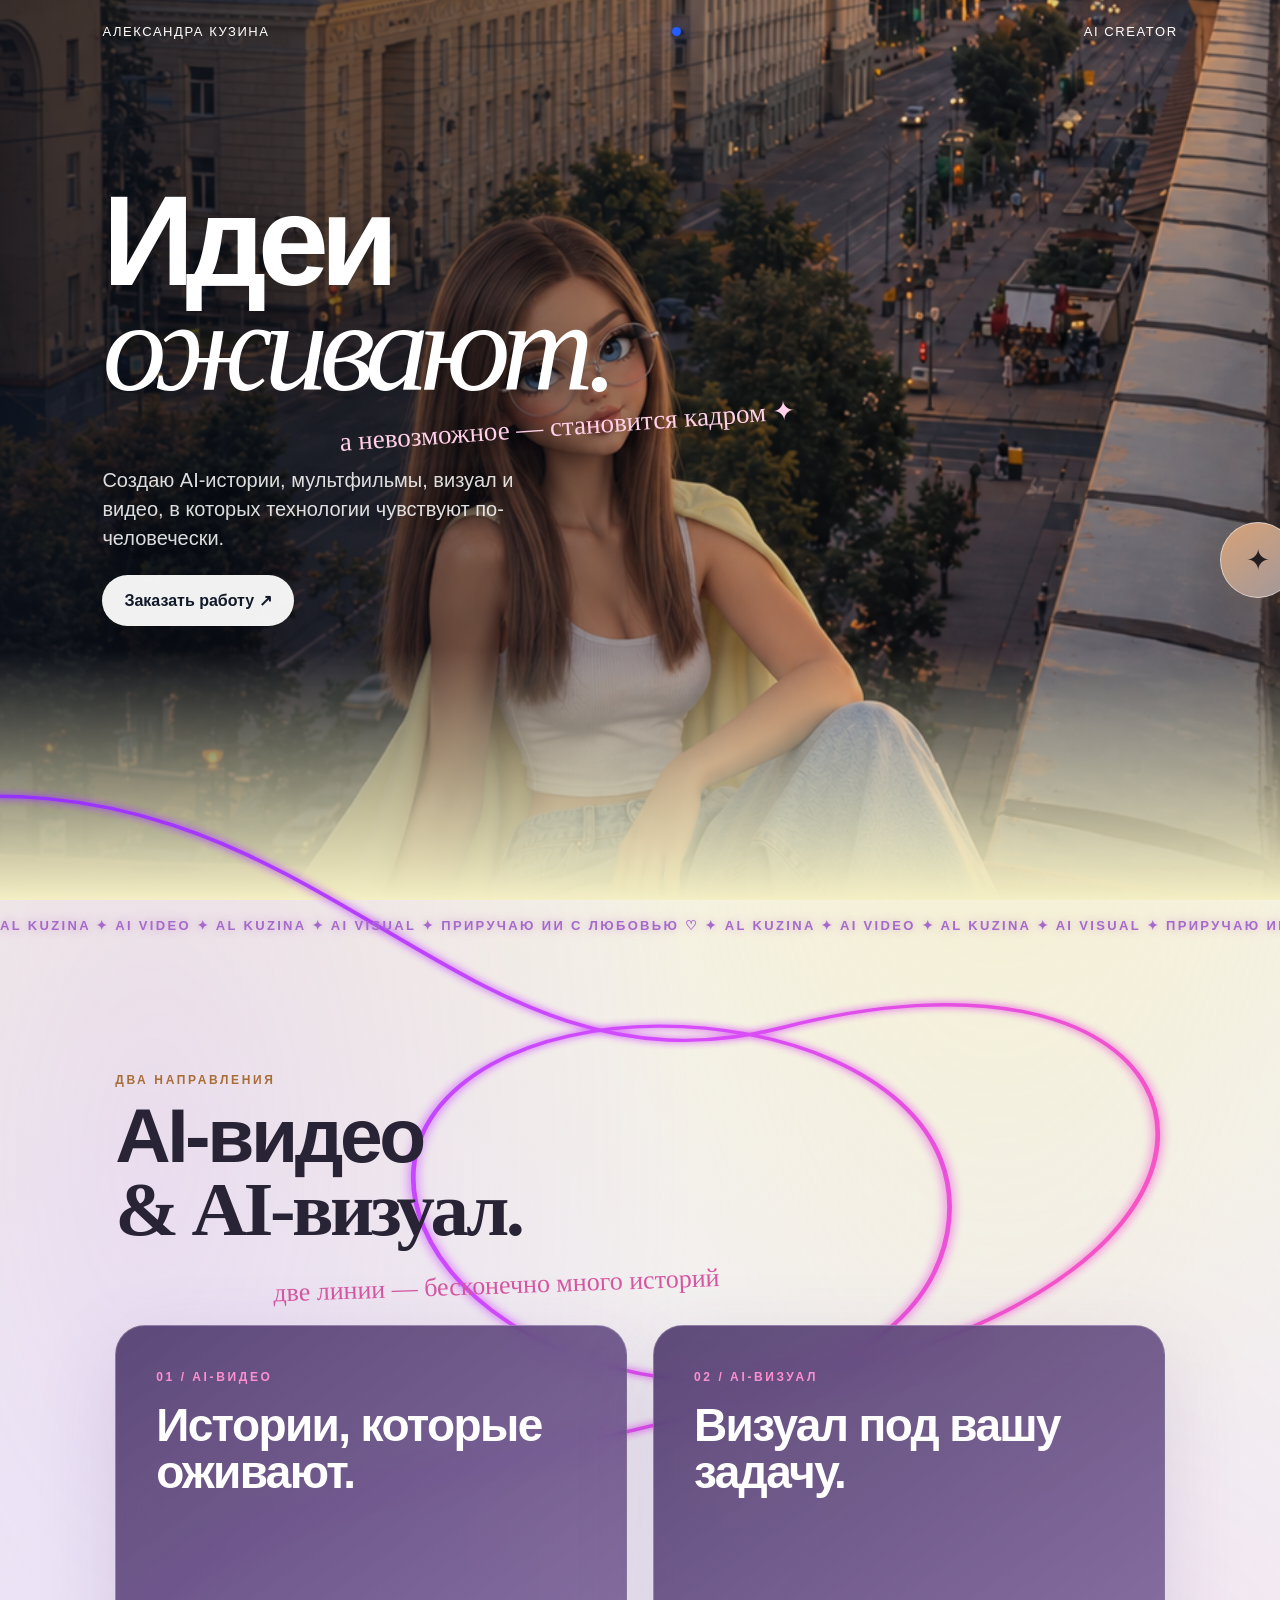
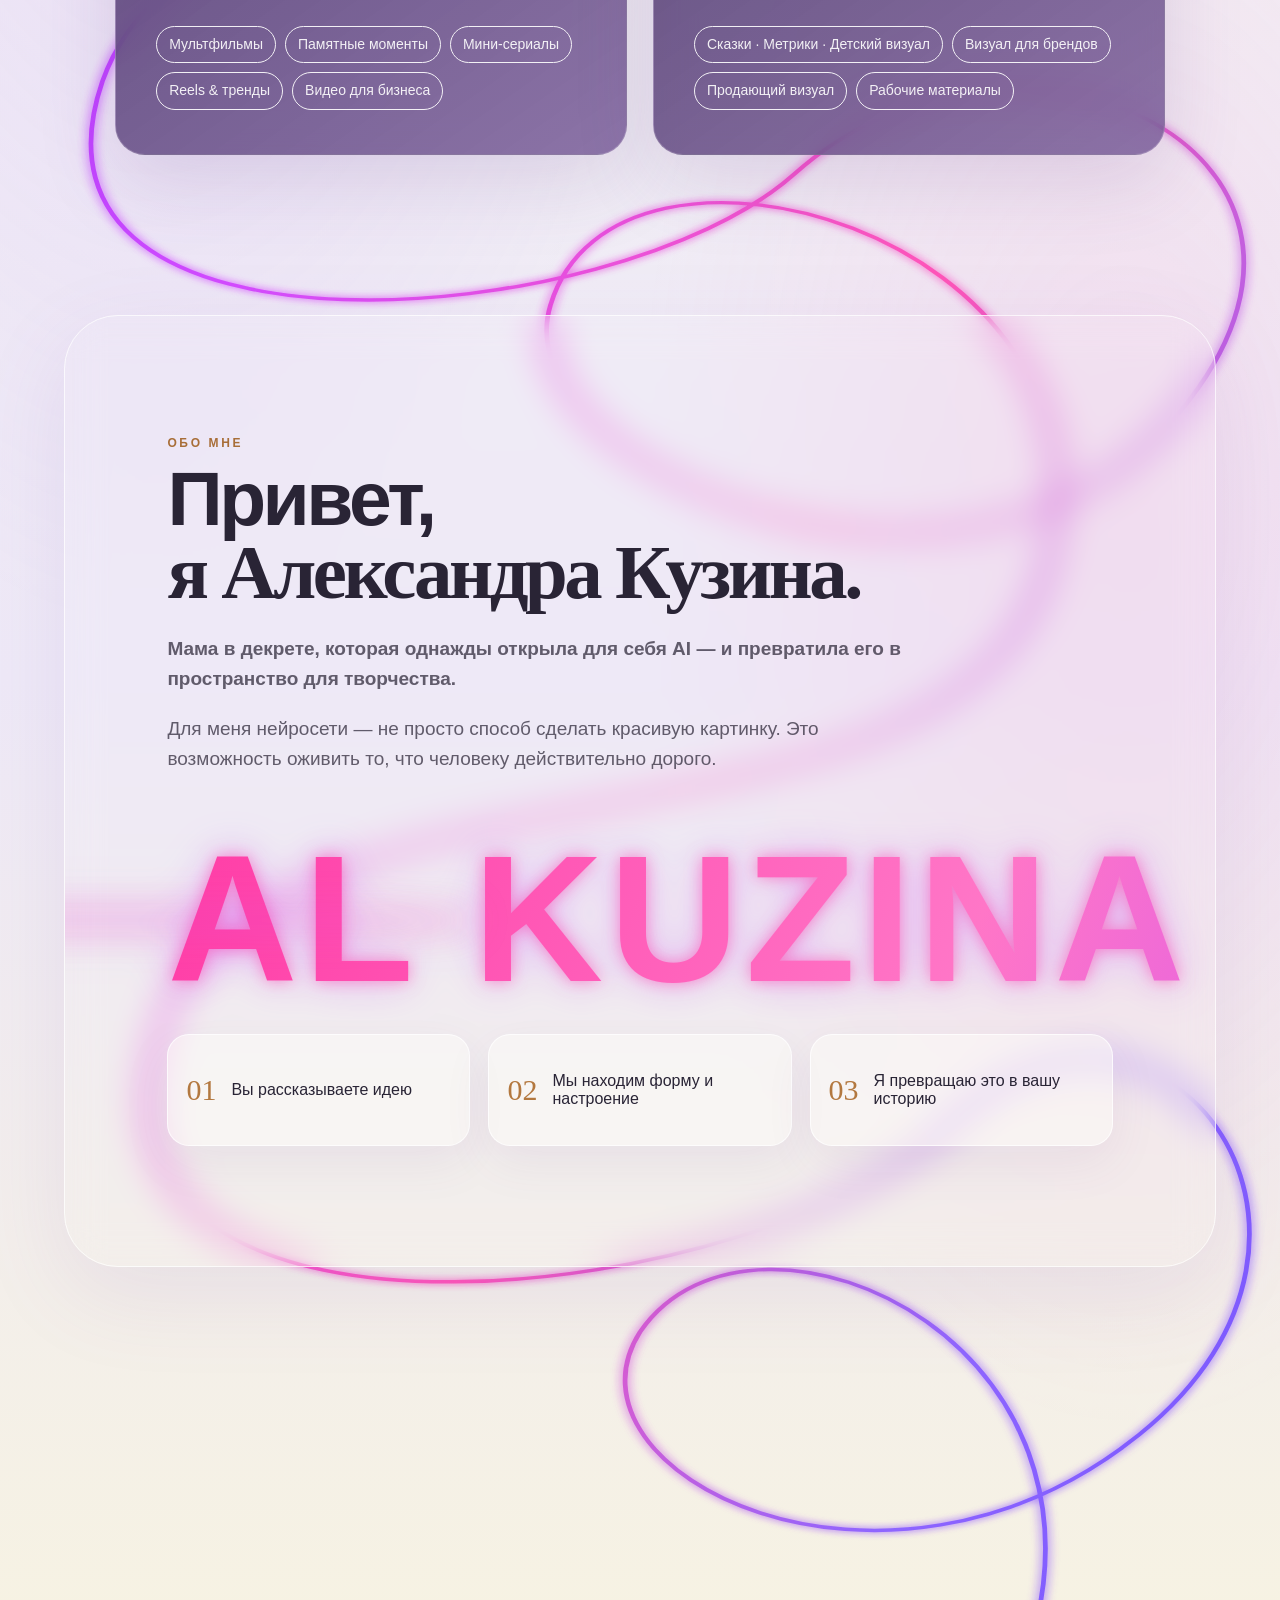
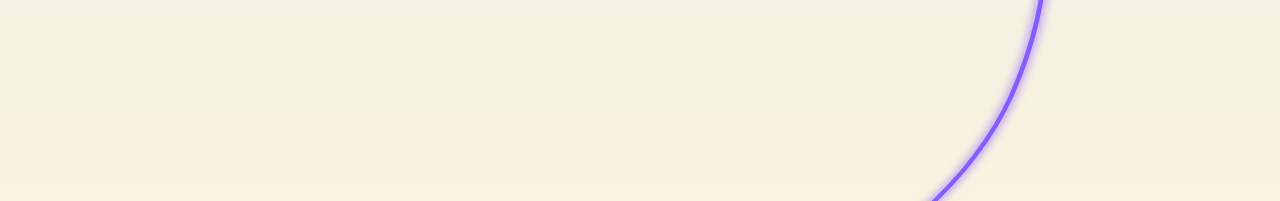
==== commit e62f39cd: "Performance pass: remove hidden assets and duplicate SVG, reduce mobile paint cost" ====
--- a/index.html
+++ b/index.html
@@ -242,17 +242,20 @@
 
 /* softer neon: same family as the thread, less acidic */
 .marquee{color:#a56acb!important;text-shadow:0 0 7px rgba(165,106,203,.38),0 0 16px rgba(226,117,183,.20)!important}
-</style></head><body><div class="ghost">✦</div><main class="wrap"><div class="neural-ribbon" aria-hidden="true"><svg viewBox="0 0 1000 3000" preserveAspectRatio="none"><defs><linearGradient id="neuralGlow" x1="0" y1="0" x2="1" y2="1"><stop offset="0" stop-color="#8b2cff"/><stop offset=".32" stop-color="#d34cff"/><stop offset=".58" stop-color="#ff55b8"/><stop offset=".78" stop-color="#8f66ff"/><stop offset="1" stop-color="#694cff"/></linearGradient><filter id="softGlow"><feGaussianBlur stdDeviation="4" result="b"/><feMerge><feMergeNode in="b"/><feMergeNode in="SourceGraphic"/></feMerge></filter></defs><path class="echo" d="M-80 90 C250 20 350 420 610 330 C920 220 1010 500 760 650 C470 825 260 570 340 420 C430 255 770 320 740 550 C700 840 160 720 80 1030 C0 1350 480 1300 620 1130 C790 920 1080 1100 930 1370 C770 1660 390 1450 430 1270 C480 1040 880 1190 820 1540 C760 1900 180 1710 120 2070 C60 2430 600 2340 740 2150 C900 1930 1090 2260 890 2480 C690 2700 430 2520 500 2370 C590 2190 910 2390 790 2760 C740 2910 610 2990 500 3070"/><path class="glow" d="M-80 90 C250 20 350 420 610 330 C920 220 1010 500 760 650 C470 825 260 570 340 420 C430 255 770 320 740 550 C700 840 160 720 80 1030 C0 1350 480 1300 620 1130 C790 920 1080 1100 930 1370 C770 1660 390 1450 430 1270 C480 1040 880 1190 820 1540 C760 1900 180 1710 120 2070 C60 2430 600 2340 740 2150 C900 1930 1090 2260 890 2480 C690 2700 430 2520 500 2370 C590 2190 910 2390 790 2760 C740 2910 610 2990 500 3070"/></svg></div><div class="light-threads" aria-hidden="true">
-<svg viewBox="0 0 1000 3000" preserveAspectRatio="none">
-<defs>
-<linearGradient id="threadA" x1="0" y1="0" x2="1" y2="1"><stop offset="0" stop-color="#72cfff" stop-opacity=".08"/><stop offset=".45" stop-color="#9b7cff" stop-opacity=".42"/><stop offset="1" stop-color="#ff78bd" stop-opacity=".10"/></linearGradient>
-<linearGradient id="threadB" x1="1" y1="0" x2="0" y2="1"><stop offset="0" stop-color="#ff86c7" stop-opacity=".08"/><stop offset=".5" stop-color="#73c9ff" stop-opacity=".34"/><stop offset="1" stop-color="#b68cff" stop-opacity=".08"/></linearGradient>
-<filter id="softGlow"><feGaussianBlur stdDeviation="3" result="b"/><feMerge><feMergeNode in="b"/><feMergeNode in="SourceGraphic"/></feMerge></filter>
-</defs>
-<path class="thread t1" d="M-70 120 C180 250 40 520 270 700 S620 880 470 1120 S120 1420 330 1660 S790 1830 620 2110 S250 2440 510 3020"/>
-<path class="thread t2" d="M1080 300 C790 410 920 690 710 880 S390 1130 590 1370 S970 1570 760 1810 S350 2060 560 2320 S920 2590 760 2940"/>
-<path class="thread t3" d="M140 40 C360 300 250 610 520 780 S850 1080 680 1290 S290 1510 480 1770 S820 2050 650 2280 S370 2580 430 3020"/>
-</svg></div><section class="hero"><div class="top"><span>Александра Кузина</span><span class="dot"></span><span>AI creator</span></div><div class="orb o1"></div><div class="orb o2"></div><h1>Идеи<br><em>оживают.</em></h1><div class="scribble hand">а невозможное — становится кадром ✦</div><p class="lead">Создаю AI-истории, мультфильмы, визуал и видео, в которых технологии чувствуют по-человечески.</p><a class="cta" href="#works">Заказать работу ↗</a><div class="avatar"><img src="IMG_6646.png"></div><div class="holo">AI • STORY • MOTION</div></section><div class="marquee" aria-label="AL KUZINA — AI VIDEO — AL KUZINA — AI VISUAL — ПРИРУЧАЮ ИИ С ЛЮБОВЬЮ"><span>AL KUZINA ✦ AI VIDEO ✦ AL KUZINA ✦ AI VISUAL ✦ ПРИРУЧАЮ ИИ С ЛЮБОВЬЮ ♡ ✦ AL KUZINA ✦ AI VIDEO ✦ AL KUZINA ✦ AI VISUAL ✦ ПРИРУЧАЮ ИИ С ЛЮБОВЬЮ ♡ ✦ &nbsp;&nbsp;</span></div><section class="section" id="works">
+
+/* performance pass — same visual language, much less mobile paint work */
+body{background-attachment:scroll!important}
+#works,.about,footer{content-visibility:auto;contain-intrinsic-size:900px}
+@media(max-width:699px){
+.about,.step,.direction{backdrop-filter:none!important;-webkit-backdrop-filter:none!important}
+.about{background:linear-gradient(135deg,rgba(255,255,246,.86),rgba(239,230,255,.76))!important}
+.step{background:rgba(255,255,250,.82)!important}
+.direction.video-dir,.direction.visual-dir{background:linear-gradient(145deg,rgba(78,57,108,.96),rgba(112,82,146,.92))!important}
+.neural-ribbon .glow,.neural-ribbon .echo{filter:none!important}
+.neural-ribbon .glow{stroke-width:3px!important}
+.ghost{animation:none!important}
+}
+</style></head><body><div class="ghost">✦</div><main class="wrap"><div class="neural-ribbon" aria-hidden="true"><svg viewBox="0 0 1000 3000" preserveAspectRatio="none"><defs><linearGradient id="neuralGlow" x1="0" y1="0" x2="1" y2="1"><stop offset="0" stop-color="#8b2cff"/><stop offset=".32" stop-color="#d34cff"/><stop offset=".58" stop-color="#ff55b8"/><stop offset=".78" stop-color="#8f66ff"/><stop offset="1" stop-color="#694cff"/></linearGradient><filter id="softGlow"><feGaussianBlur stdDeviation="4" result="b"/><feMerge><feMergeNode in="b"/><feMergeNode in="SourceGraphic"/></feMerge></filter></defs><path class="echo" d="M-80 90 C250 20 350 420 610 330 C920 220 1010 500 760 650 C470 825 260 570 340 420 C430 255 770 320 740 550 C700 840 160 720 80 1030 C0 1350 480 1300 620 1130 C790 920 1080 1100 930 1370 C770 1660 390 1450 430 1270 C480 1040 880 1190 820 1540 C760 1900 180 1710 120 2070 C60 2430 600 2340 740 2150 C900 1930 1090 2260 890 2480 C690 2700 430 2520 500 2370 C590 2190 910 2390 790 2760 C740 2910 610 2990 500 3070"/><path class="glow" d="M-80 90 C250 20 350 420 610 330 C920 220 1010 500 760 650 C470 825 260 570 340 420 C430 255 770 320 740 550 C700 840 160 720 80 1030 C0 1350 480 1300 620 1130 C790 920 1080 1100 930 1370 C770 1660 390 1450 430 1270 C480 1040 880 1190 820 1540 C760 1900 180 1710 120 2070 C60 2430 600 2340 740 2150 C900 1930 1090 2260 890 2480 C690 2700 430 2520 500 2370 C590 2190 910 2390 790 2760 C740 2910 610 2990 500 3070"/></svg></div><section class="hero"><div class="top"><span>Александра Кузина</span><span class="dot"></span><span>AI creator</span></div><h1>Идеи<br><em>оживают.</em></h1><div class="scribble hand">а невозможное — становится кадром ✦</div><p class="lead">Создаю AI-истории, мультфильмы, визуал и видео, в которых технологии чувствуют по-человечески.</p><a class="cta" href="#works">Заказать работу ↗</a></section><div class="marquee" aria-label="AL KUZINA — AI VIDEO — AL KUZINA — AI VISUAL — ПРИРУЧАЮ ИИ С ЛЮБОВЬЮ"><span>AL KUZINA ✦ AI VIDEO ✦ AL KUZINA ✦ AI VISUAL ✦ ПРИРУЧАЮ ИИ С ЛЮБОВЬЮ ♡ ✦ AL KUZINA ✦ AI VIDEO ✦ AL KUZINA ✦ AI VISUAL ✦ ПРИРУЧАЮ ИИ С ЛЮБОВЬЮ ♡ ✦ &nbsp;&nbsp;</span></div><section class="section" id="works">
 <div class="eyebrow">Два направления</div>
 <h2>AI-видео<br><span class="serif">& AI-визуал.</span></h2>
 <div class="scriptline hand">две линии — бесконечно много историй</div>
@@ -269,5 +272,7 @@
 </article>
 </div>
 </section><section class="section about"><div class="eyebrow">Обо мне</div><h2>Привет,<br><span class="serif">я Александра Кузина.</span></h2><p><b>Мама в декрете, которая однажды открыла для себя AI — и превратила его в пространство для творчества.</b></p><p>Для меня нейросети — не просто способ сделать красивую картинку. Это возможность оживить то, что человеку действительно дорого.</p><div class="bigword">AL KUZINA</div><div class="steps"><div class="step"><span class="num">01</span><span>Вы рассказываете идею</span></div><div class="step"><span class="num">02</span><span>Мы находим форму и настроение</span></div><div class="step"><span class="num">03</span><span>Я превращаю это в вашу историю</span></div></div></section><footer><div class="eyebrow">Есть идея?</div><h2>Давайте<br><span class="serif">оживим её.</span></h2><div class="hand">приручаю ИИ с любовью 🤍</div><div class="contact"><a href="https://www.instagram.com/al_kuzina__">Instagram</a><a href="https://t.me/+79508700483">Telegram</a><a href="https://vk.ru/club239922892">VK</a></div></footer></main><script>
-const ghost=document.querySelector('.ghost'); addEventListener('scroll',()=>{const y=scrollY; ghost.style.transform=`translateY(${Math.sin(y/160)*22}px) rotate(${y/35}deg)`; ghost.style.opacity=.72+Math.min(.28,y/1000)});
+const ghost=document.querySelector('.ghost');
+let ticking=false;
+addEventListener('scroll',()=>{if(!ticking){requestAnimationFrame(()=>{const y=scrollY;ghost.style.transform='translate3d(0,'+(Math.sin(y/160)*22)+'px,0) rotate('+(y/35)+'deg)';ticking=false});ticking=true}},{passive:true});
 </script></body></html>
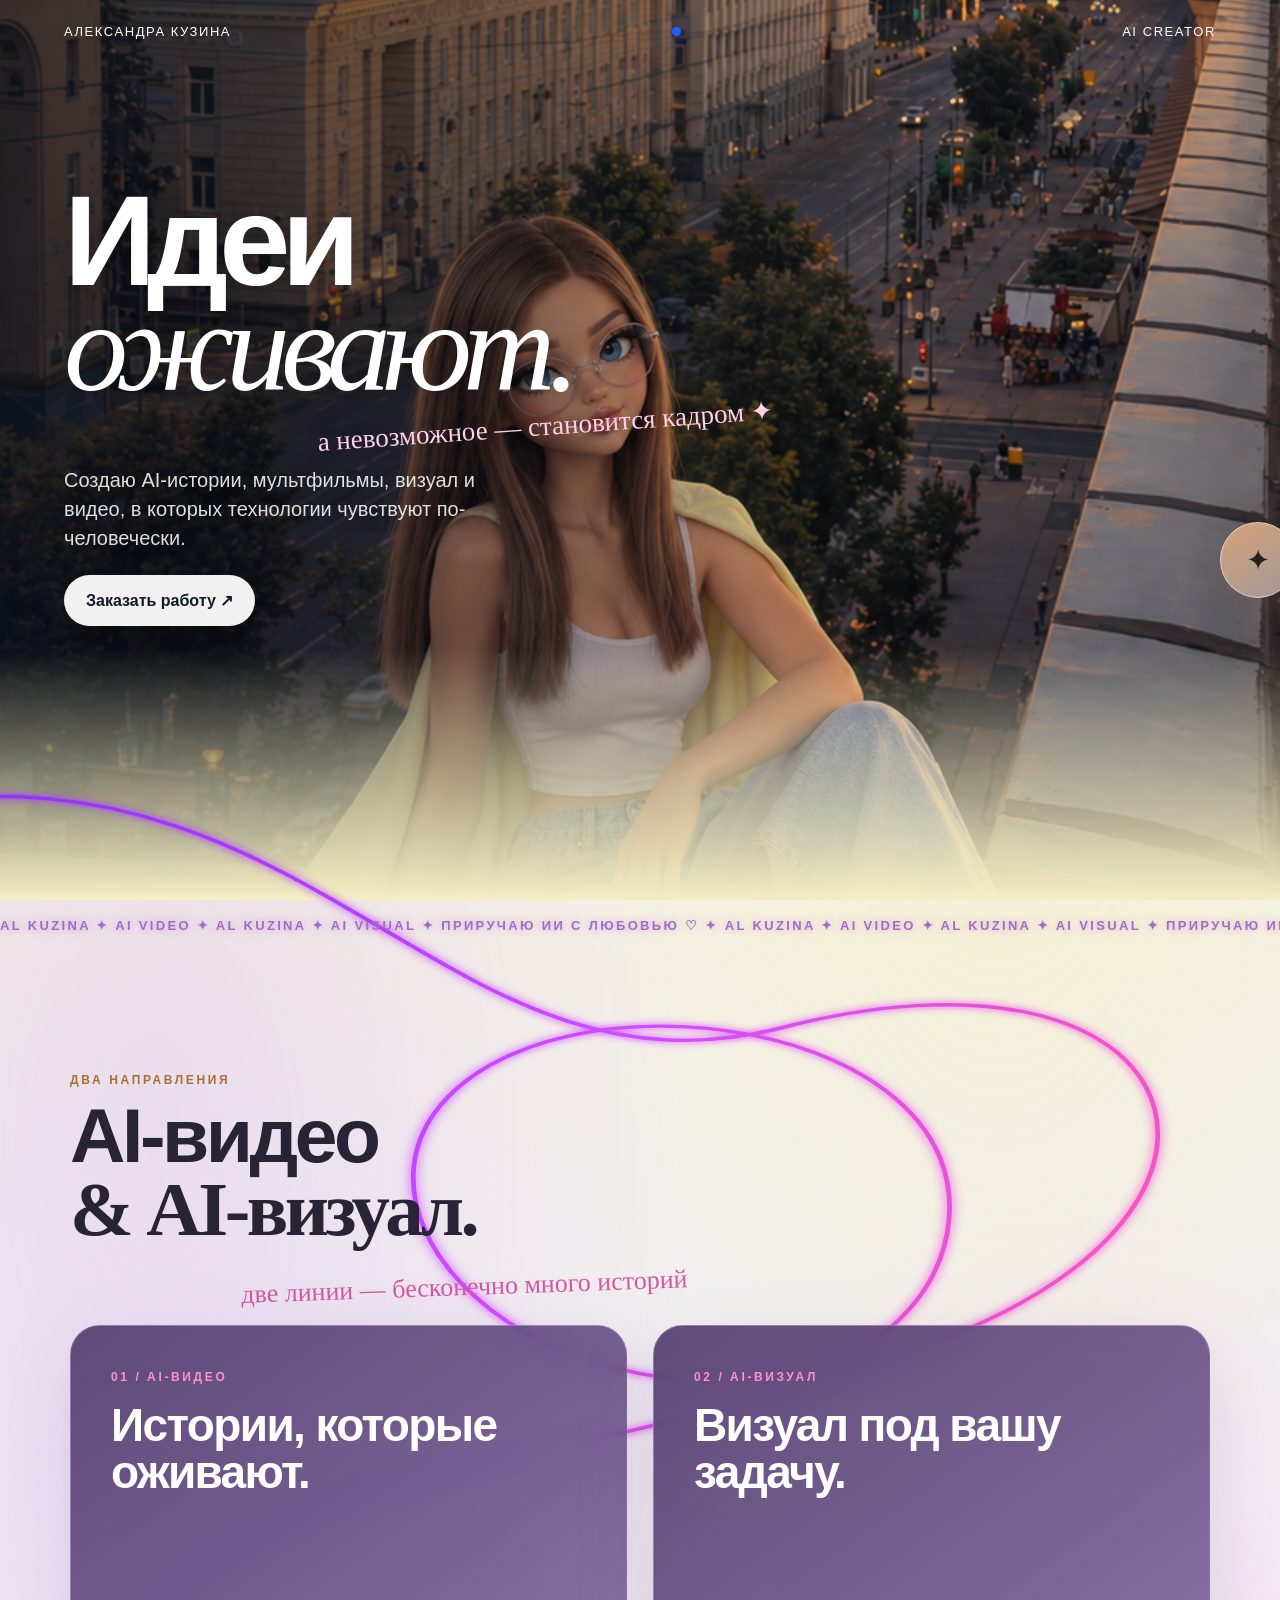
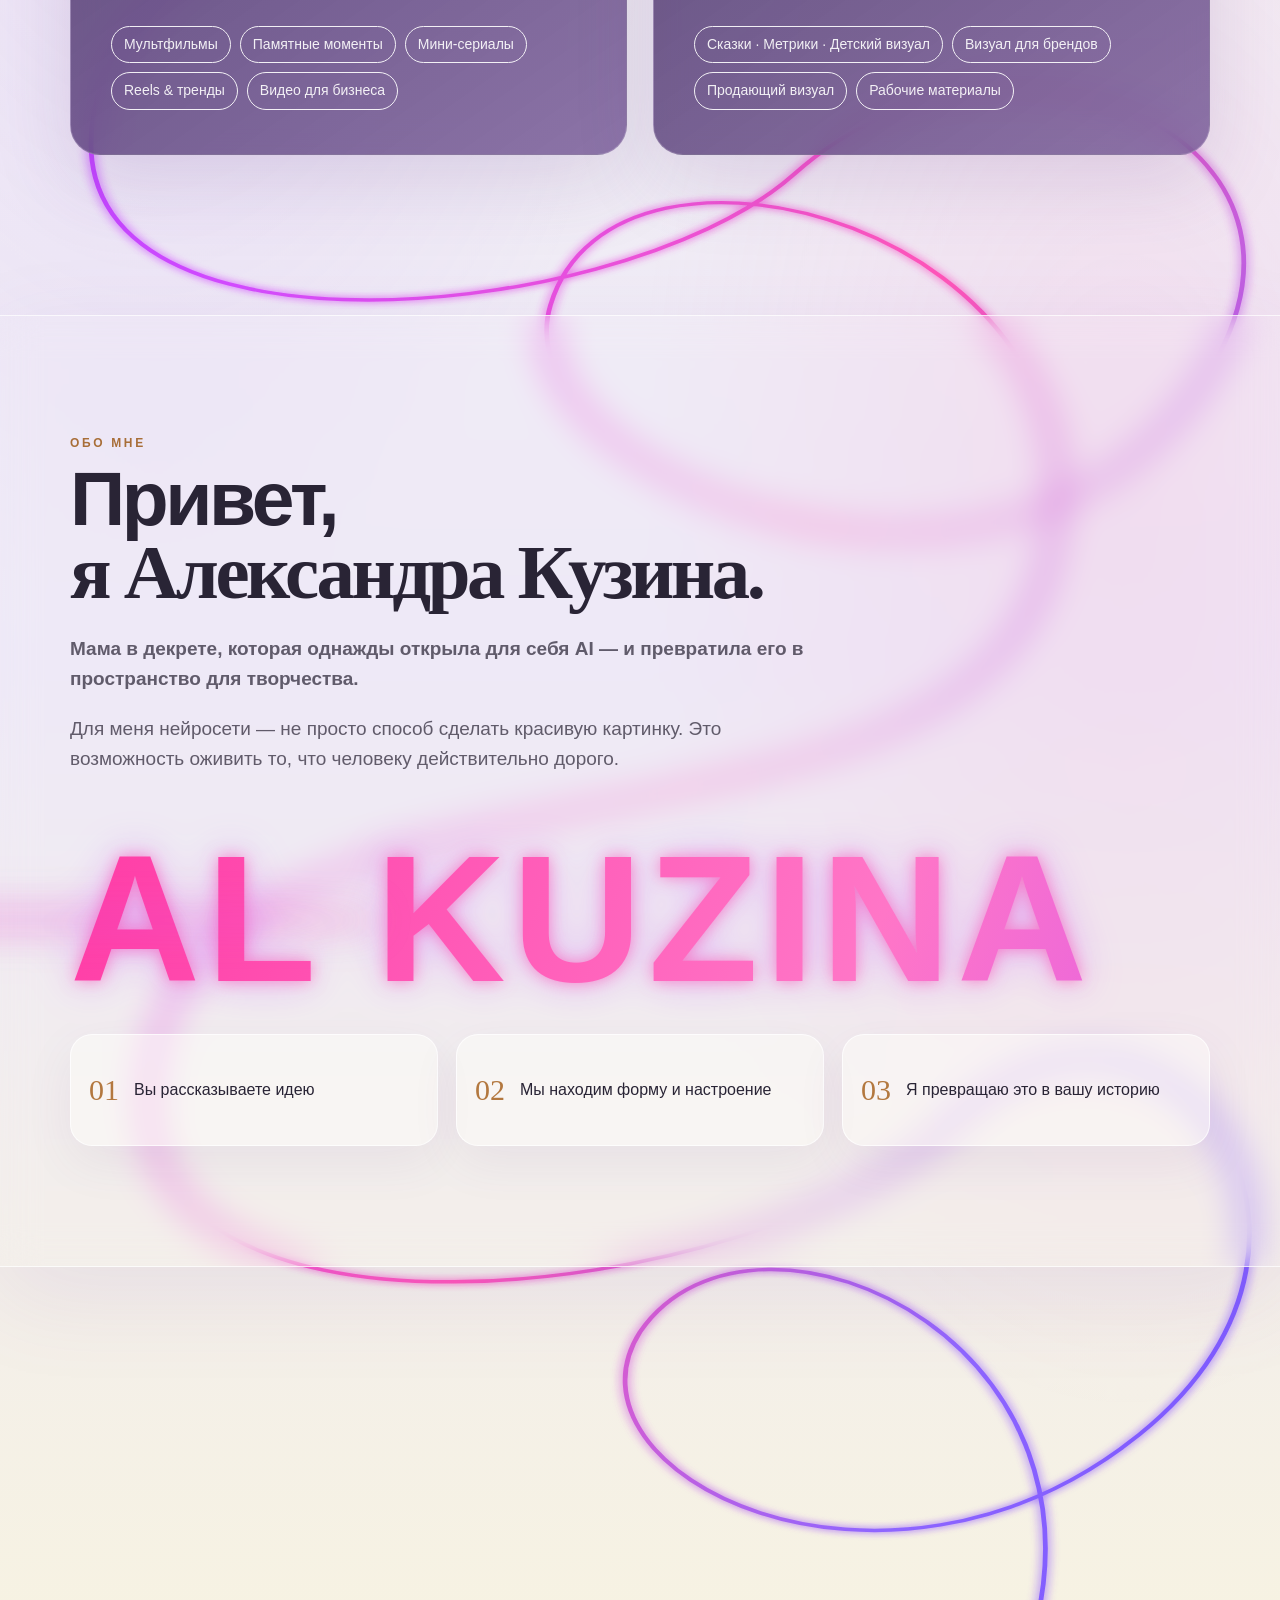
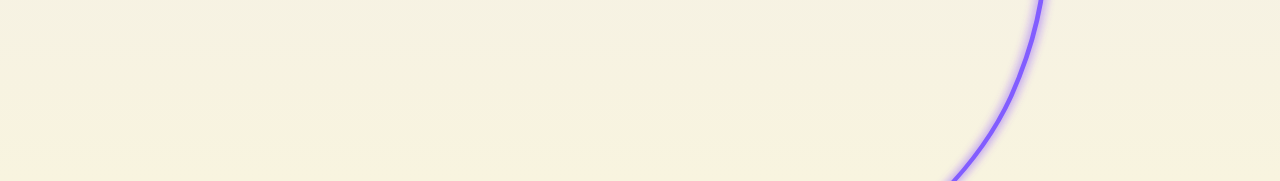
==== commit 740bbc19: "Make desktop layout full bleed with edge-to-edge cinematic canvas" ====
--- a/index.html
+++ b/index.html
@@ -255,6 +255,17 @@
 .neural-ribbon .glow{stroke-width:3px!important}
 .ghost{animation:none!important}
 }
+
+/* desktop full-bleed canvas: no visible page/card gutters */
+@media(min-width:700px){
+html,body{width:100%;max-width:none;background:#f4efc4!important}
+main.wrap{width:100%!important;max-width:none!important;margin:0!important;overflow:hidden}
+.hero{width:100%;min-height:100vh!important;padding-left:max(64px,calc((100vw - 1440px)/2 + 72px))!important;padding-right:max(64px,calc((100vw - 1440px)/2 + 72px))!important}
+.section{width:100%;padding-left:max(70px,calc((100vw - 1440px)/2 + 90px))!important;padding-right:max(70px,calc((100vw - 1440px)/2 + 90px))!important}
+.about{margin:40px 0!important;border-radius:0!important;border-left:0!important;border-right:0!important}
+footer{width:100%;margin:0!important;border-radius:0!important}
+.marquee{width:100vw}
+}
 </style></head><body><div class="ghost">✦</div><main class="wrap"><div class="neural-ribbon" aria-hidden="true"><svg viewBox="0 0 1000 3000" preserveAspectRatio="none"><defs><linearGradient id="neuralGlow" x1="0" y1="0" x2="1" y2="1"><stop offset="0" stop-color="#8b2cff"/><stop offset=".32" stop-color="#d34cff"/><stop offset=".58" stop-color="#ff55b8"/><stop offset=".78" stop-color="#8f66ff"/><stop offset="1" stop-color="#694cff"/></linearGradient><filter id="softGlow"><feGaussianBlur stdDeviation="4" result="b"/><feMerge><feMergeNode in="b"/><feMergeNode in="SourceGraphic"/></feMerge></filter></defs><path class="echo" d="M-80 90 C250 20 350 420 610 330 C920 220 1010 500 760 650 C470 825 260 570 340 420 C430 255 770 320 740 550 C700 840 160 720 80 1030 C0 1350 480 1300 620 1130 C790 920 1080 1100 930 1370 C770 1660 390 1450 430 1270 C480 1040 880 1190 820 1540 C760 1900 180 1710 120 2070 C60 2430 600 2340 740 2150 C900 1930 1090 2260 890 2480 C690 2700 430 2520 500 2370 C590 2190 910 2390 790 2760 C740 2910 610 2990 500 3070"/><path class="glow" d="M-80 90 C250 20 350 420 610 330 C920 220 1010 500 760 650 C470 825 260 570 340 420 C430 255 770 320 740 550 C700 840 160 720 80 1030 C0 1350 480 1300 620 1130 C790 920 1080 1100 930 1370 C770 1660 390 1450 430 1270 C480 1040 880 1190 820 1540 C760 1900 180 1710 120 2070 C60 2430 600 2340 740 2150 C900 1930 1090 2260 890 2480 C690 2700 430 2520 500 2370 C590 2190 910 2390 790 2760 C740 2910 610 2990 500 3070"/></svg></div><section class="hero"><div class="top"><span>Александра Кузина</span><span class="dot"></span><span>AI creator</span></div><h1>Идеи<br><em>оживают.</em></h1><div class="scribble hand">а невозможное — становится кадром ✦</div><p class="lead">Создаю AI-истории, мультфильмы, визуал и видео, в которых технологии чувствуют по-человечески.</p><a class="cta" href="#works">Заказать работу ↗</a></section><div class="marquee" aria-label="AL KUZINA — AI VIDEO — AL KUZINA — AI VISUAL — ПРИРУЧАЮ ИИ С ЛЮБОВЬЮ"><span>AL KUZINA ✦ AI VIDEO ✦ AL KUZINA ✦ AI VISUAL ✦ ПРИРУЧАЮ ИИ С ЛЮБОВЬЮ ♡ ✦ AL KUZINA ✦ AI VIDEO ✦ AL KUZINA ✦ AI VISUAL ✦ ПРИРУЧАЮ ИИ С ЛЮБОВЬЮ ♡ ✦ &nbsp;&nbsp;</span></div><section class="section" id="works">
 <div class="eyebrow">Два направления</div>
 <h2>AI-видео<br><span class="serif">& AI-визуал.</span></h2>
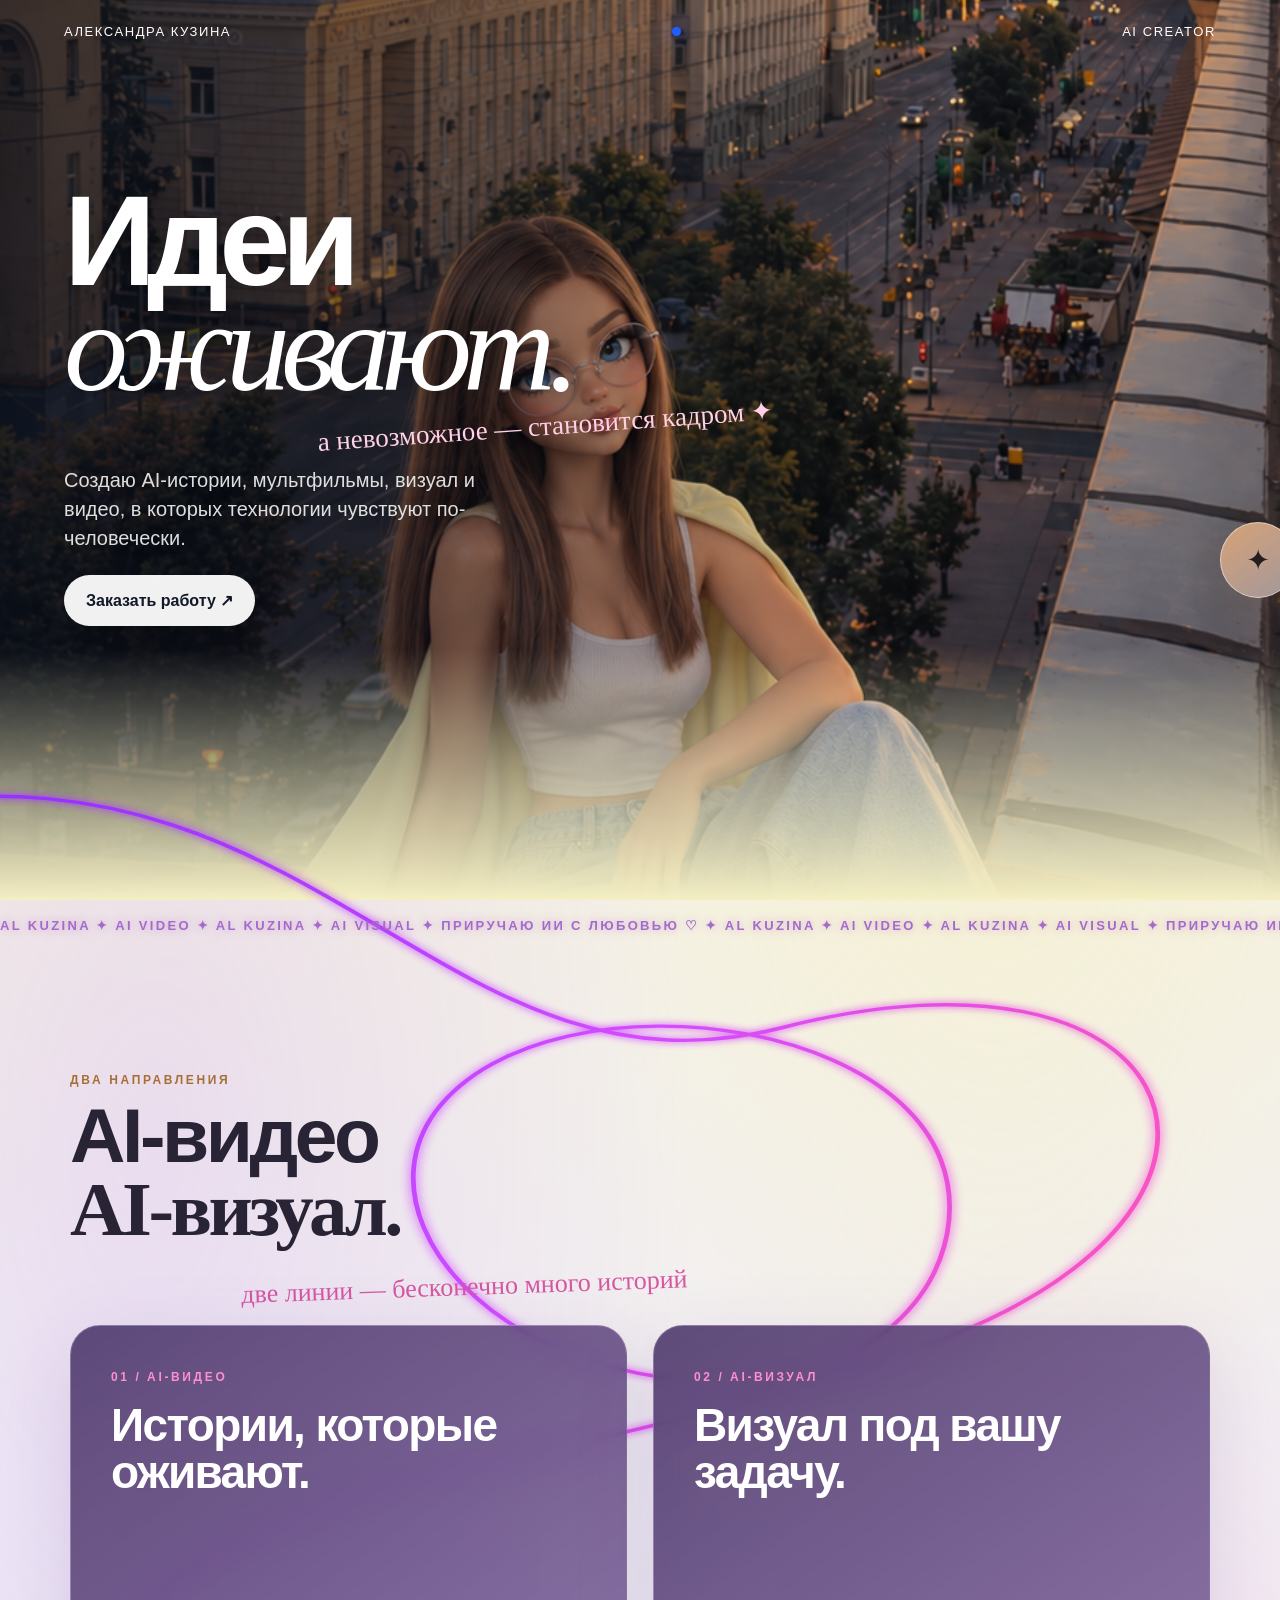
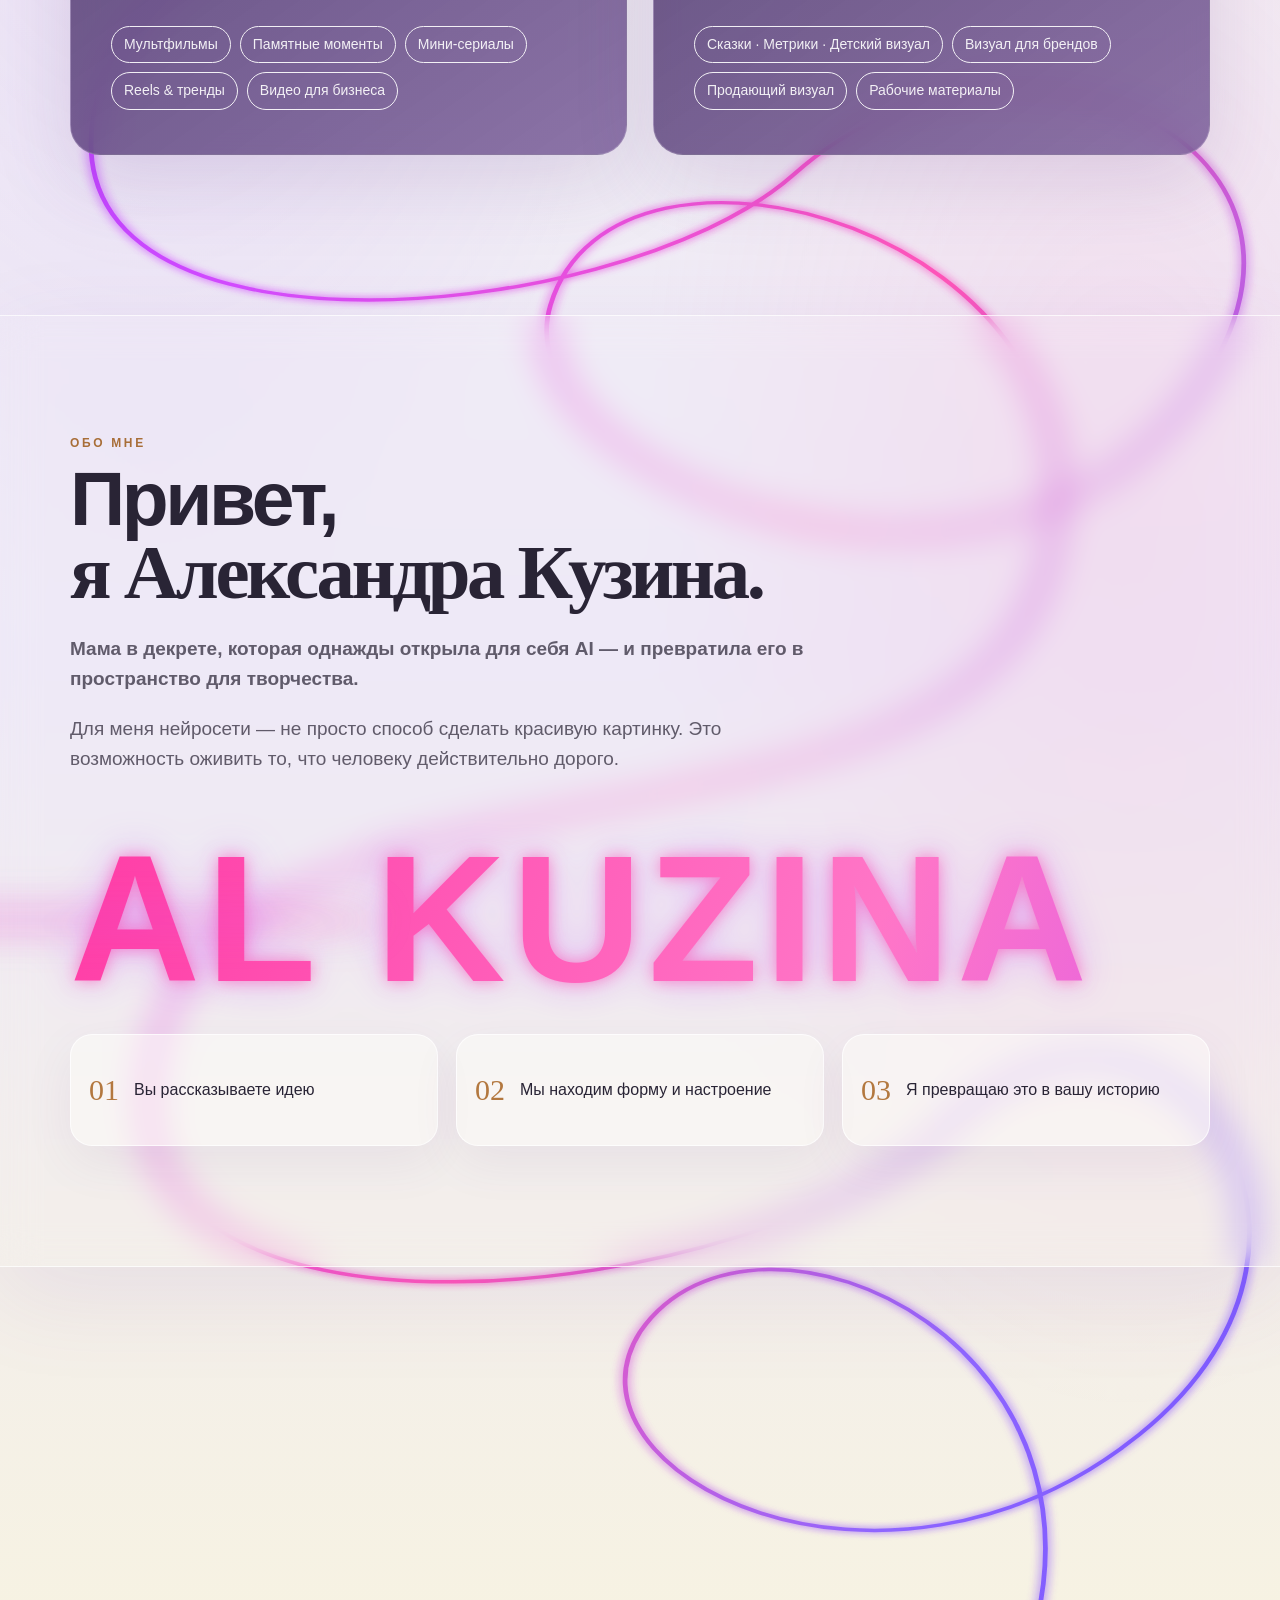
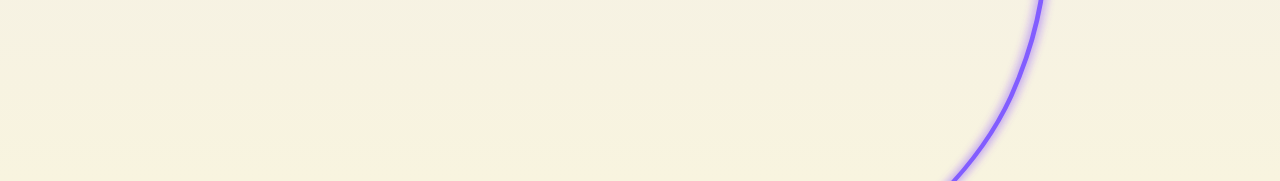
==== commit 4b591ec1: "Remove ampersand between AI video and AI visual" ====
--- a/index.html
+++ b/index.html
@@ -268,7 +268,7 @@
 }
 </style></head><body><div class="ghost">✦</div><main class="wrap"><div class="neural-ribbon" aria-hidden="true"><svg viewBox="0 0 1000 3000" preserveAspectRatio="none"><defs><linearGradient id="neuralGlow" x1="0" y1="0" x2="1" y2="1"><stop offset="0" stop-color="#8b2cff"/><stop offset=".32" stop-color="#d34cff"/><stop offset=".58" stop-color="#ff55b8"/><stop offset=".78" stop-color="#8f66ff"/><stop offset="1" stop-color="#694cff"/></linearGradient><filter id="softGlow"><feGaussianBlur stdDeviation="4" result="b"/><feMerge><feMergeNode in="b"/><feMergeNode in="SourceGraphic"/></feMerge></filter></defs><path class="echo" d="M-80 90 C250 20 350 420 610 330 C920 220 1010 500 760 650 C470 825 260 570 340 420 C430 255 770 320 740 550 C700 840 160 720 80 1030 C0 1350 480 1300 620 1130 C790 920 1080 1100 930 1370 C770 1660 390 1450 430 1270 C480 1040 880 1190 820 1540 C760 1900 180 1710 120 2070 C60 2430 600 2340 740 2150 C900 1930 1090 2260 890 2480 C690 2700 430 2520 500 2370 C590 2190 910 2390 790 2760 C740 2910 610 2990 500 3070"/><path class="glow" d="M-80 90 C250 20 350 420 610 330 C920 220 1010 500 760 650 C470 825 260 570 340 420 C430 255 770 320 740 550 C700 840 160 720 80 1030 C0 1350 480 1300 620 1130 C790 920 1080 1100 930 1370 C770 1660 390 1450 430 1270 C480 1040 880 1190 820 1540 C760 1900 180 1710 120 2070 C60 2430 600 2340 740 2150 C900 1930 1090 2260 890 2480 C690 2700 430 2520 500 2370 C590 2190 910 2390 790 2760 C740 2910 610 2990 500 3070"/></svg></div><section class="hero"><div class="top"><span>Александра Кузина</span><span class="dot"></span><span>AI creator</span></div><h1>Идеи<br><em>оживают.</em></h1><div class="scribble hand">а невозможное — становится кадром ✦</div><p class="lead">Создаю AI-истории, мультфильмы, визуал и видео, в которых технологии чувствуют по-человечески.</p><a class="cta" href="#works">Заказать работу ↗</a></section><div class="marquee" aria-label="AL KUZINA — AI VIDEO — AL KUZINA — AI VISUAL — ПРИРУЧАЮ ИИ С ЛЮБОВЬЮ"><span>AL KUZINA ✦ AI VIDEO ✦ AL KUZINA ✦ AI VISUAL ✦ ПРИРУЧАЮ ИИ С ЛЮБОВЬЮ ♡ ✦ AL KUZINA ✦ AI VIDEO ✦ AL KUZINA ✦ AI VISUAL ✦ ПРИРУЧАЮ ИИ С ЛЮБОВЬЮ ♡ ✦ &nbsp;&nbsp;</span></div><section class="section" id="works">
 <div class="eyebrow">Два направления</div>
-<h2>AI-видео<br><span class="serif">& AI-визуал.</span></h2>
+<h2>AI-видео<br><span class="serif">AI-визуал.</span></h2>
 <div class="scriptline hand">две линии — бесконечно много историй</div>
 <div class="directions">
 <article class="direction video-dir">
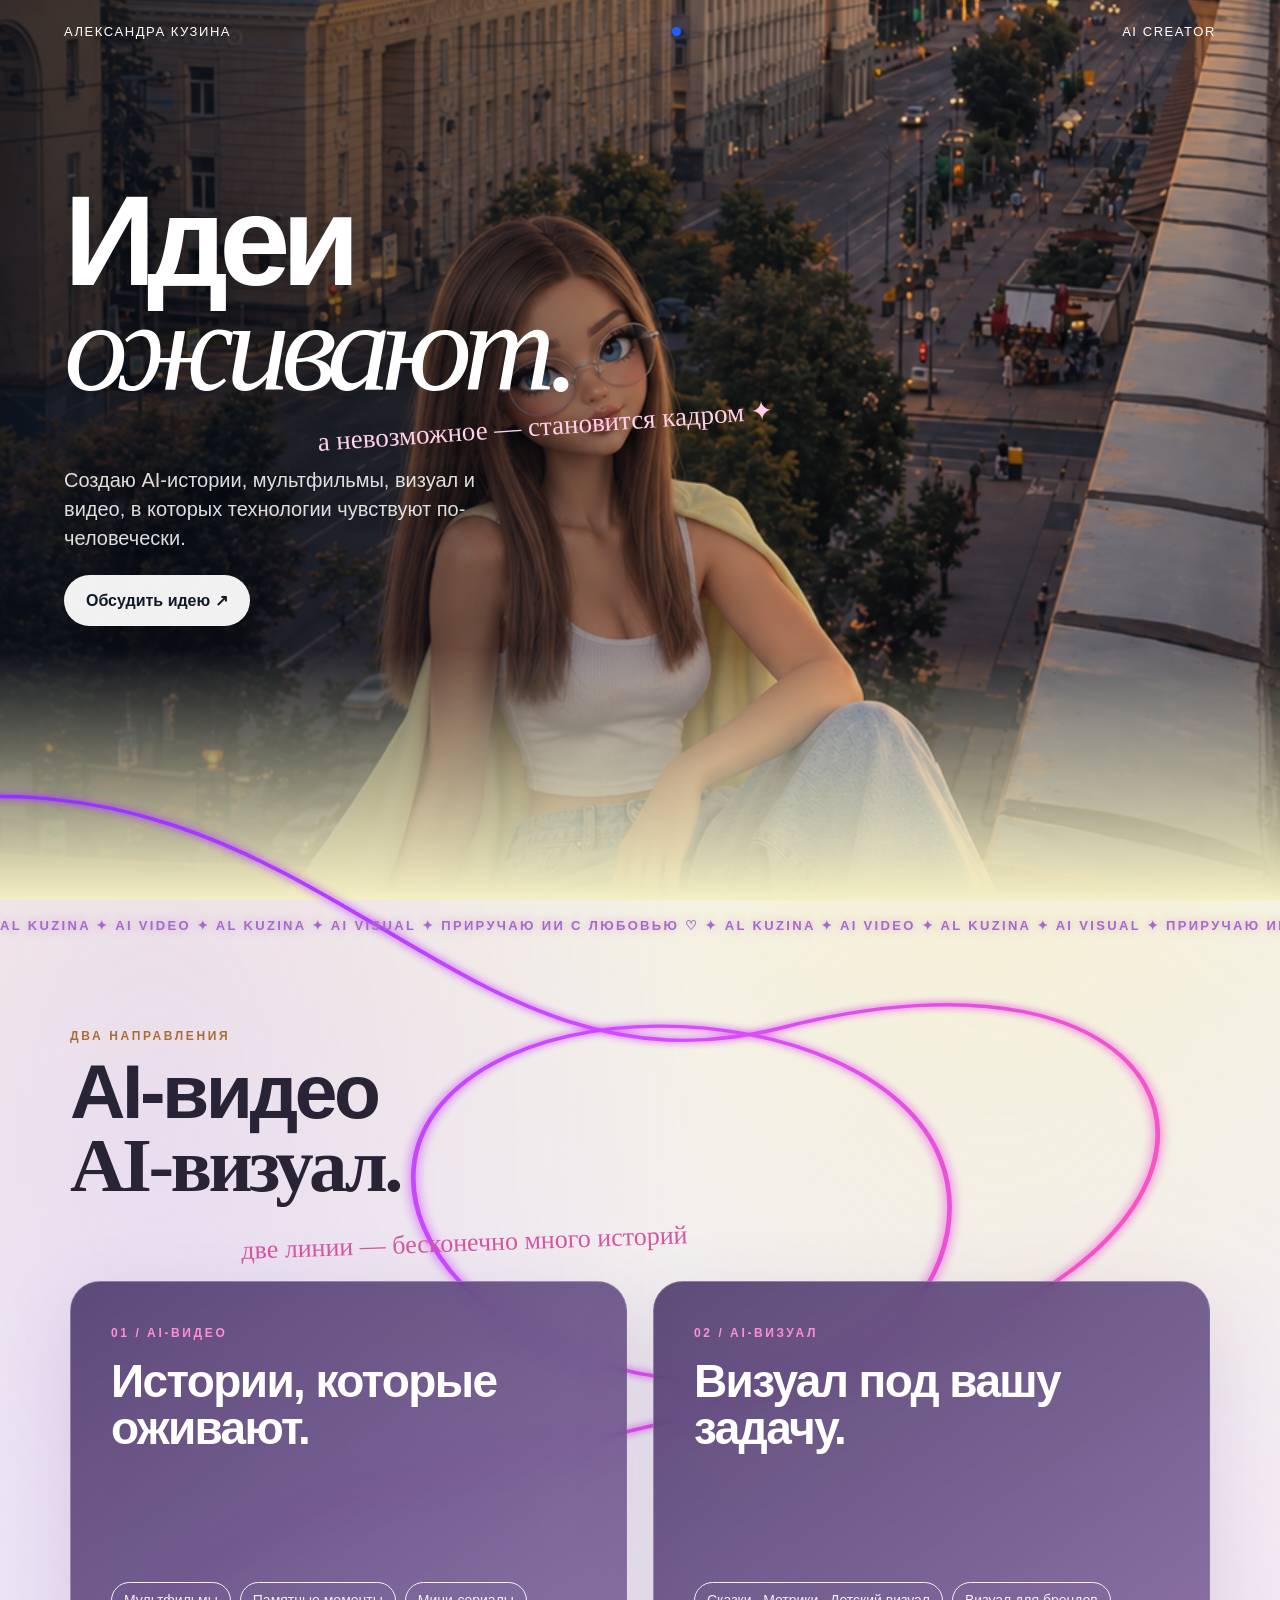
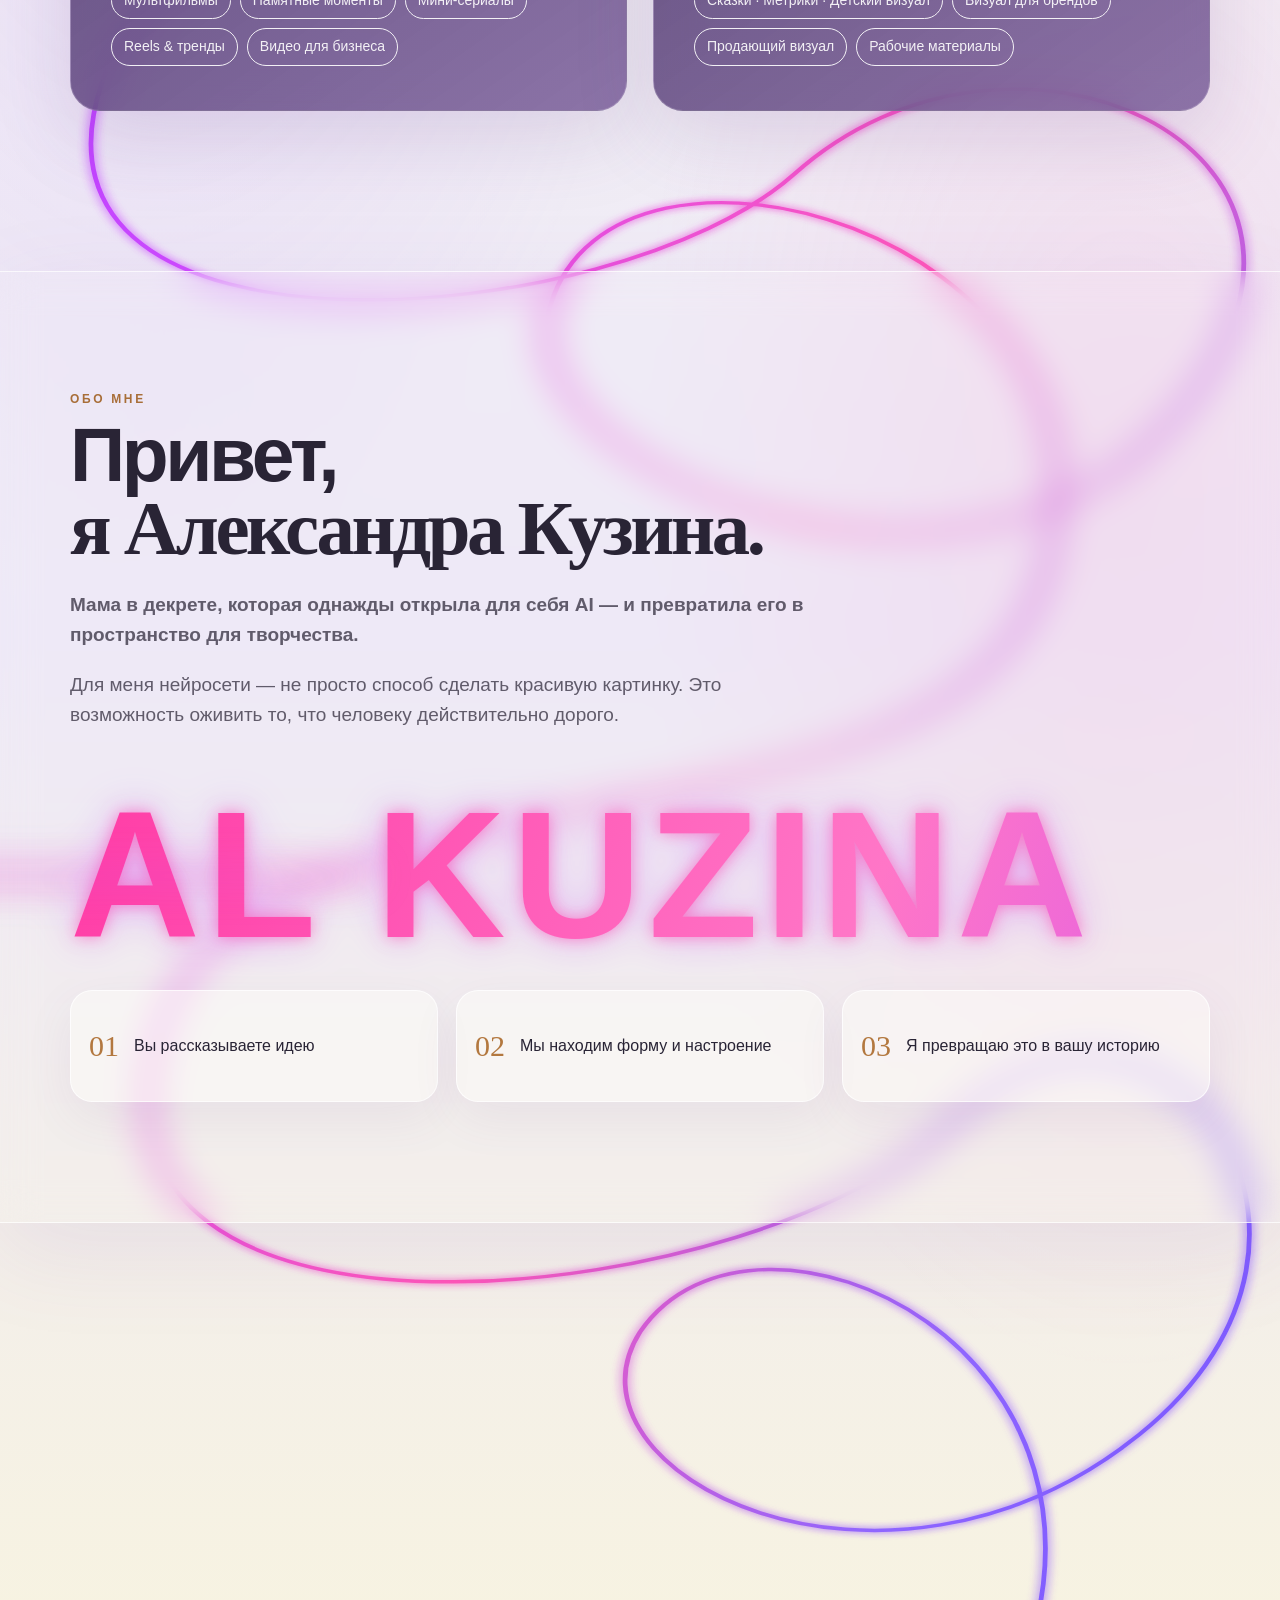
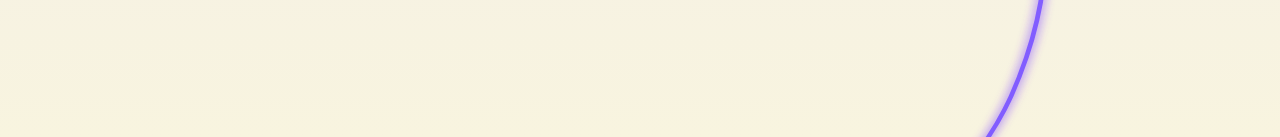
==== commit f936292c: "Refine first-to-second screen flow and CTA" ====
--- a/index.html
+++ b/index.html
@@ -266,7 +266,20 @@
 footer{width:100%;margin:0!important;border-radius:0!important}
 .marquee{width:100vw}
 }
-</style></head><body><div class="ghost">✦</div><main class="wrap"><div class="neural-ribbon" aria-hidden="true"><svg viewBox="0 0 1000 3000" preserveAspectRatio="none"><defs><linearGradient id="neuralGlow" x1="0" y1="0" x2="1" y2="1"><stop offset="0" stop-color="#8b2cff"/><stop offset=".32" stop-color="#d34cff"/><stop offset=".58" stop-color="#ff55b8"/><stop offset=".78" stop-color="#8f66ff"/><stop offset="1" stop-color="#694cff"/></linearGradient><filter id="softGlow"><feGaussianBlur stdDeviation="4" result="b"/><feMerge><feMergeNode in="b"/><feMergeNode in="SourceGraphic"/></feMerge></filter></defs><path class="echo" d="M-80 90 C250 20 350 420 610 330 C920 220 1010 500 760 650 C470 825 260 570 340 420 C430 255 770 320 740 550 C700 840 160 720 80 1030 C0 1350 480 1300 620 1130 C790 920 1080 1100 930 1370 C770 1660 390 1450 430 1270 C480 1040 880 1190 820 1540 C760 1900 180 1710 120 2070 C60 2430 600 2340 740 2150 C900 1930 1090 2260 890 2480 C690 2700 430 2520 500 2370 C590 2190 910 2390 790 2760 C740 2910 610 2990 500 3070"/><path class="glow" d="M-80 90 C250 20 350 420 610 330 C920 220 1010 500 760 650 C470 825 260 570 340 420 C430 255 770 320 740 550 C700 840 160 720 80 1030 C0 1350 480 1300 620 1130 C790 920 1080 1100 930 1370 C770 1660 390 1450 430 1270 C480 1040 880 1190 820 1540 C760 1900 180 1710 120 2070 C60 2430 600 2340 740 2150 C900 1930 1090 2260 890 2480 C690 2700 430 2520 500 2370 C590 2190 910 2390 790 2760 C740 2910 610 2990 500 3070"/></svg></div><section class="hero"><div class="top"><span>Александра Кузина</span><span class="dot"></span><span>AI creator</span></div><h1>Идеи<br><em>оживают.</em></h1><div class="scribble hand">а невозможное — становится кадром ✦</div><p class="lead">Создаю AI-истории, мультфильмы, визуал и видео, в которых технологии чувствуют по-человечески.</p><a class="cta" href="#works">Заказать работу ↗</a></section><div class="marquee" aria-label="AL KUZINA — AI VIDEO — AL KUZINA — AI VISUAL — ПРИРУЧАЮ ИИ С ЛЮБОВЬЮ"><span>AL KUZINA ✦ AI VIDEO ✦ AL KUZINA ✦ AI VISUAL ✦ ПРИРУЧАЮ ИИ С ЛЮБОВЬЮ ♡ ✦ AL KUZINA ✦ AI VIDEO ✦ AL KUZINA ✦ AI VISUAL ✦ ПРИРУЧАЮ ИИ С ЛЮБОВЬЮ ♡ ✦ &nbsp;&nbsp;</span></div><section class="section" id="works">
+
+/* composition refinement */
+#works{padding-top:54px!important}
+@media(max-width:699px){
+.marquee{padding:14px 0 12px!important}
+#works{padding-top:42px!important}
+#works>h2{font-size:clamp(43px,13vw,58px)!important;line-height:.93!important;margin-bottom:20px!important}
+#works>h2 .serif{font-size:.94em}
+.scriptline{margin-top:0!important;margin-bottom:26px!important}
+}
+@media(min-width:700px){
+#works{padding-top:76px!important}
+}
+</style></head><body><main class="wrap"><div class="neural-ribbon" aria-hidden="true"><svg viewBox="0 0 1000 3000" preserveAspectRatio="none"><defs><linearGradient id="neuralGlow" x1="0" y1="0" x2="1" y2="1"><stop offset="0" stop-color="#8b2cff"/><stop offset=".32" stop-color="#d34cff"/><stop offset=".58" stop-color="#ff55b8"/><stop offset=".78" stop-color="#8f66ff"/><stop offset="1" stop-color="#694cff"/></linearGradient><filter id="softGlow"><feGaussianBlur stdDeviation="4" result="b"/><feMerge><feMergeNode in="b"/><feMergeNode in="SourceGraphic"/></feMerge></filter></defs><path class="echo" d="M-80 90 C250 20 350 420 610 330 C920 220 1010 500 760 650 C470 825 260 570 340 420 C430 255 770 320 740 550 C700 840 160 720 80 1030 C0 1350 480 1300 620 1130 C790 920 1080 1100 930 1370 C770 1660 390 1450 430 1270 C480 1040 880 1190 820 1540 C760 1900 180 1710 120 2070 C60 2430 600 2340 740 2150 C900 1930 1090 2260 890 2480 C690 2700 430 2520 500 2370 C590 2190 910 2390 790 2760 C740 2910 610 2990 500 3070"/><path class="glow" d="M-80 90 C250 20 350 420 610 330 C920 220 1010 500 760 650 C470 825 260 570 340 420 C430 255 770 320 740 550 C700 840 160 720 80 1030 C0 1350 480 1300 620 1130 C790 920 1080 1100 930 1370 C770 1660 390 1450 430 1270 C480 1040 880 1190 820 1540 C760 1900 180 1710 120 2070 C60 2430 600 2340 740 2150 C900 1930 1090 2260 890 2480 C690 2700 430 2520 500 2370 C590 2190 910 2390 790 2760 C740 2910 610 2990 500 3070"/></svg></div><section class="hero"><div class="top"><span>Александра Кузина</span><span class="dot"></span><span>AI creator</span></div><h1>Идеи<br><em>оживают.</em></h1><div class="scribble hand">а невозможное — становится кадром ✦</div><p class="lead">Создаю AI-истории, мультфильмы, визуал и видео, в которых технологии чувствуют по-человечески.</p><a class="cta" href="#works">Обсудить идею ↗</a></section><div class="marquee" aria-label="AL KUZINA — AI VIDEO — AL KUZINA — AI VISUAL — ПРИРУЧАЮ ИИ С ЛЮБОВЬЮ"><span>AL KUZINA ✦ AI VIDEO ✦ AL KUZINA ✦ AI VISUAL ✦ ПРИРУЧАЮ ИИ С ЛЮБОВЬЮ ♡ ✦ AL KUZINA ✦ AI VIDEO ✦ AL KUZINA ✦ AI VISUAL ✦ ПРИРУЧАЮ ИИ С ЛЮБОВЬЮ ♡ ✦ &nbsp;&nbsp;</span></div><section class="section" id="works">
 <div class="eyebrow">Два направления</div>
 <h2>AI-видео<br><span class="serif">AI-визуал.</span></h2>
 <div class="scriptline hand">две линии — бесконечно много историй</div>
@@ -282,8 +295,4 @@
 <div class="tags"><span>Сказки · Метрики · Детский визуал</span><span>Визуал для брендов</span><span>Продающий визуал</span><span>Рабочие материалы</span></div>
 </article>
 </div>
-</section><section class="section about"><div class="eyebrow">Обо мне</div><h2>Привет,<br><span class="serif">я Александра Кузина.</span></h2><p><b>Мама в декрете, которая однажды открыла для себя AI — и превратила его в пространство для творчества.</b></p><p>Для меня нейросети — не просто способ сделать красивую картинку. Это возможность оживить то, что человеку действительно дорого.</p><div class="bigword">AL KUZINA</div><div class="steps"><div class="step"><span class="num">01</span><span>Вы рассказываете идею</span></div><div class="step"><span class="num">02</span><span>Мы находим форму и настроение</span></div><div class="step"><span class="num">03</span><span>Я превращаю это в вашу историю</span></div></div></section><footer><div class="eyebrow">Есть идея?</div><h2>Давайте<br><span class="serif">оживим её.</span></h2><div class="hand">приручаю ИИ с любовью 🤍</div><div class="contact"><a href="https://www.instagram.com/al_kuzina__">Instagram</a><a href="https://t.me/+79508700483">Telegram</a><a href="https://vk.ru/club239922892">VK</a></div></footer></main><script>
-const ghost=document.querySelector('.ghost');
-let ticking=false;
-addEventListener('scroll',()=>{if(!ticking){requestAnimationFrame(()=>{const y=scrollY;ghost.style.transform='translate3d(0,'+(Math.sin(y/160)*22)+'px,0) rotate('+(y/35)+'deg)';ticking=false});ticking=true}},{passive:true});
-</script></body></html>+</section><section class="section about"><div class="eyebrow">Обо мне</div><h2>Привет,<br><span class="serif">я Александра Кузина.</span></h2><p><b>Мама в декрете, которая однажды открыла для себя AI — и превратила его в пространство для творчества.</b></p><p>Для меня нейросети — не просто способ сделать красивую картинку. Это возможность оживить то, что человеку действительно дорого.</p><div class="bigword">AL KUZINA</div><div class="steps"><div class="step"><span class="num">01</span><span>Вы рассказываете идею</span></div><div class="step"><span class="num">02</span><span>Мы находим форму и настроение</span></div><div class="step"><span class="num">03</span><span>Я превращаю это в вашу историю</span></div></div></section><footer><div class="eyebrow">Есть идея?</div><h2>Давайте<br><span class="serif">оживим её.</span></h2><div class="hand">приручаю ИИ с любовью 🤍</div><div class="contact"><a href="https://www.instagram.com/al_kuzina__">Instagram</a><a href="https://t.me/+79508700483">Telegram</a><a href="https://vk.ru/club239922892">VK</a></div></footer></main></body></html>
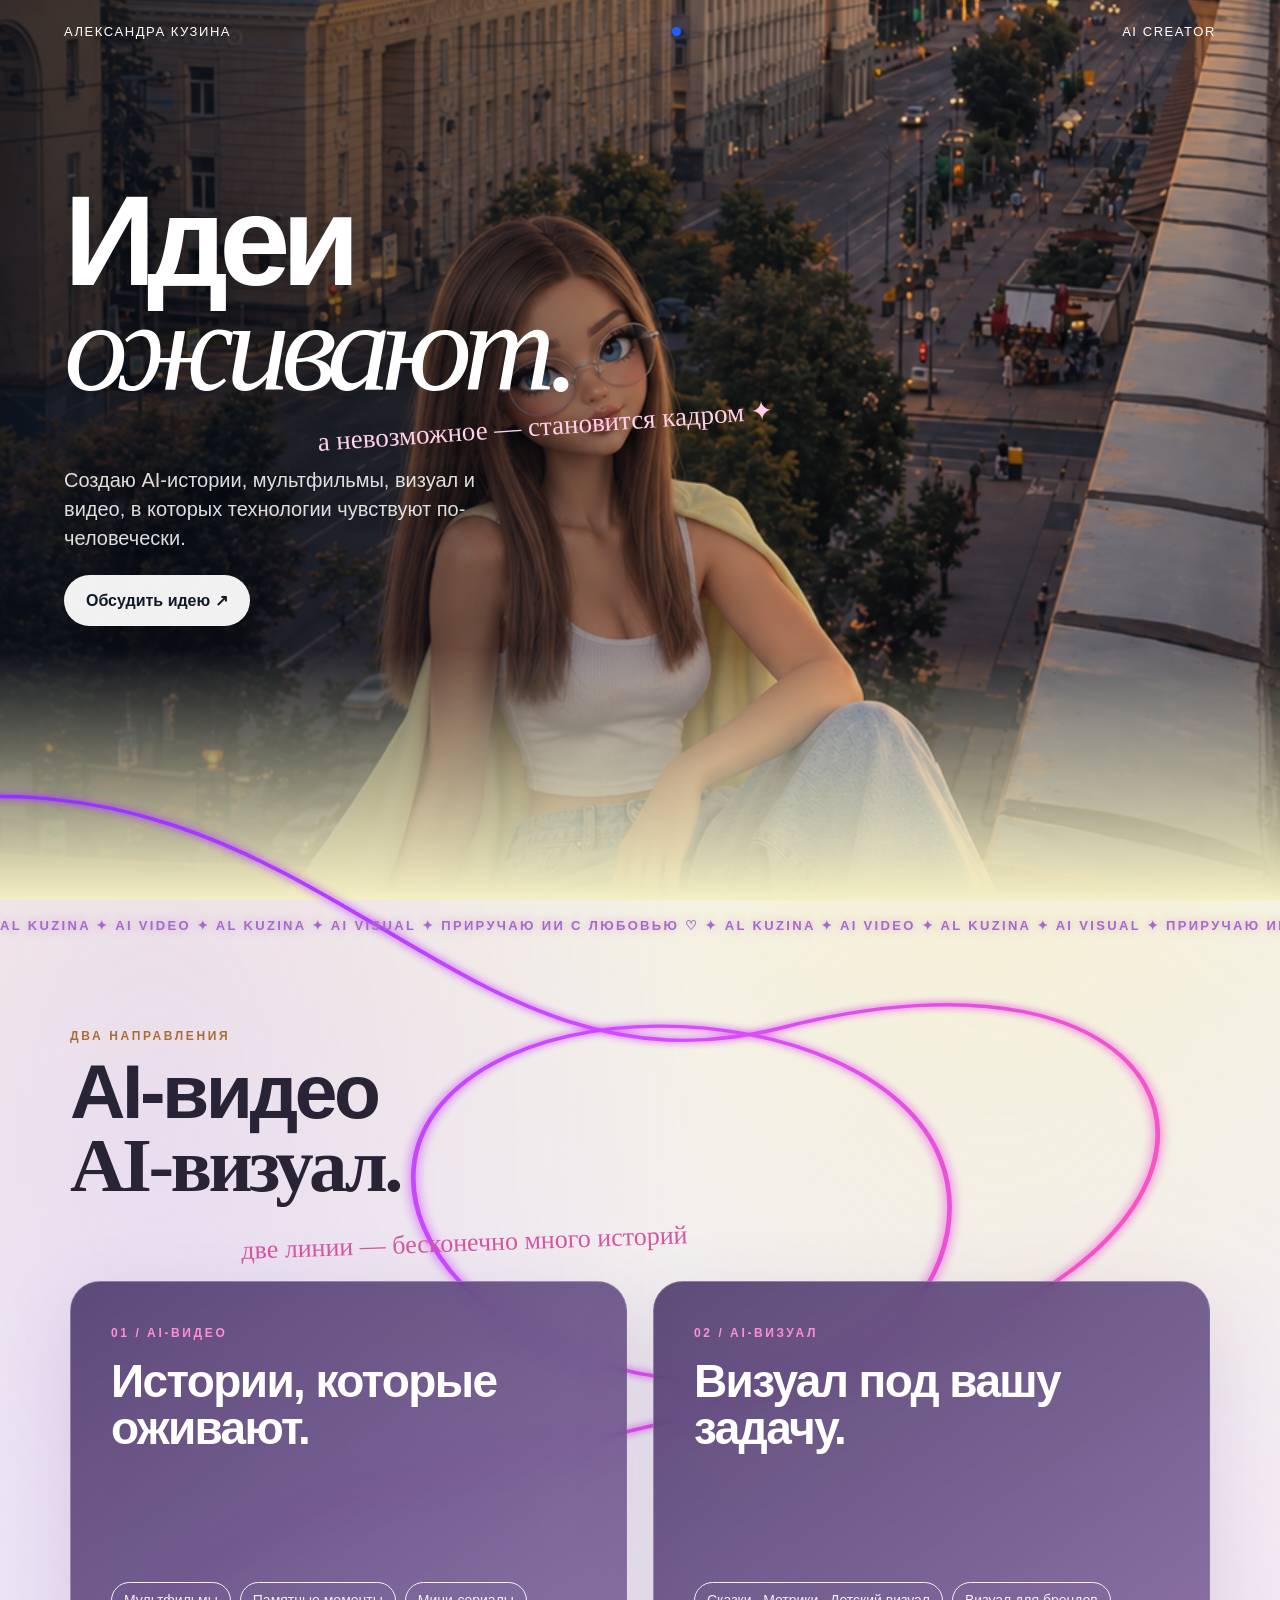
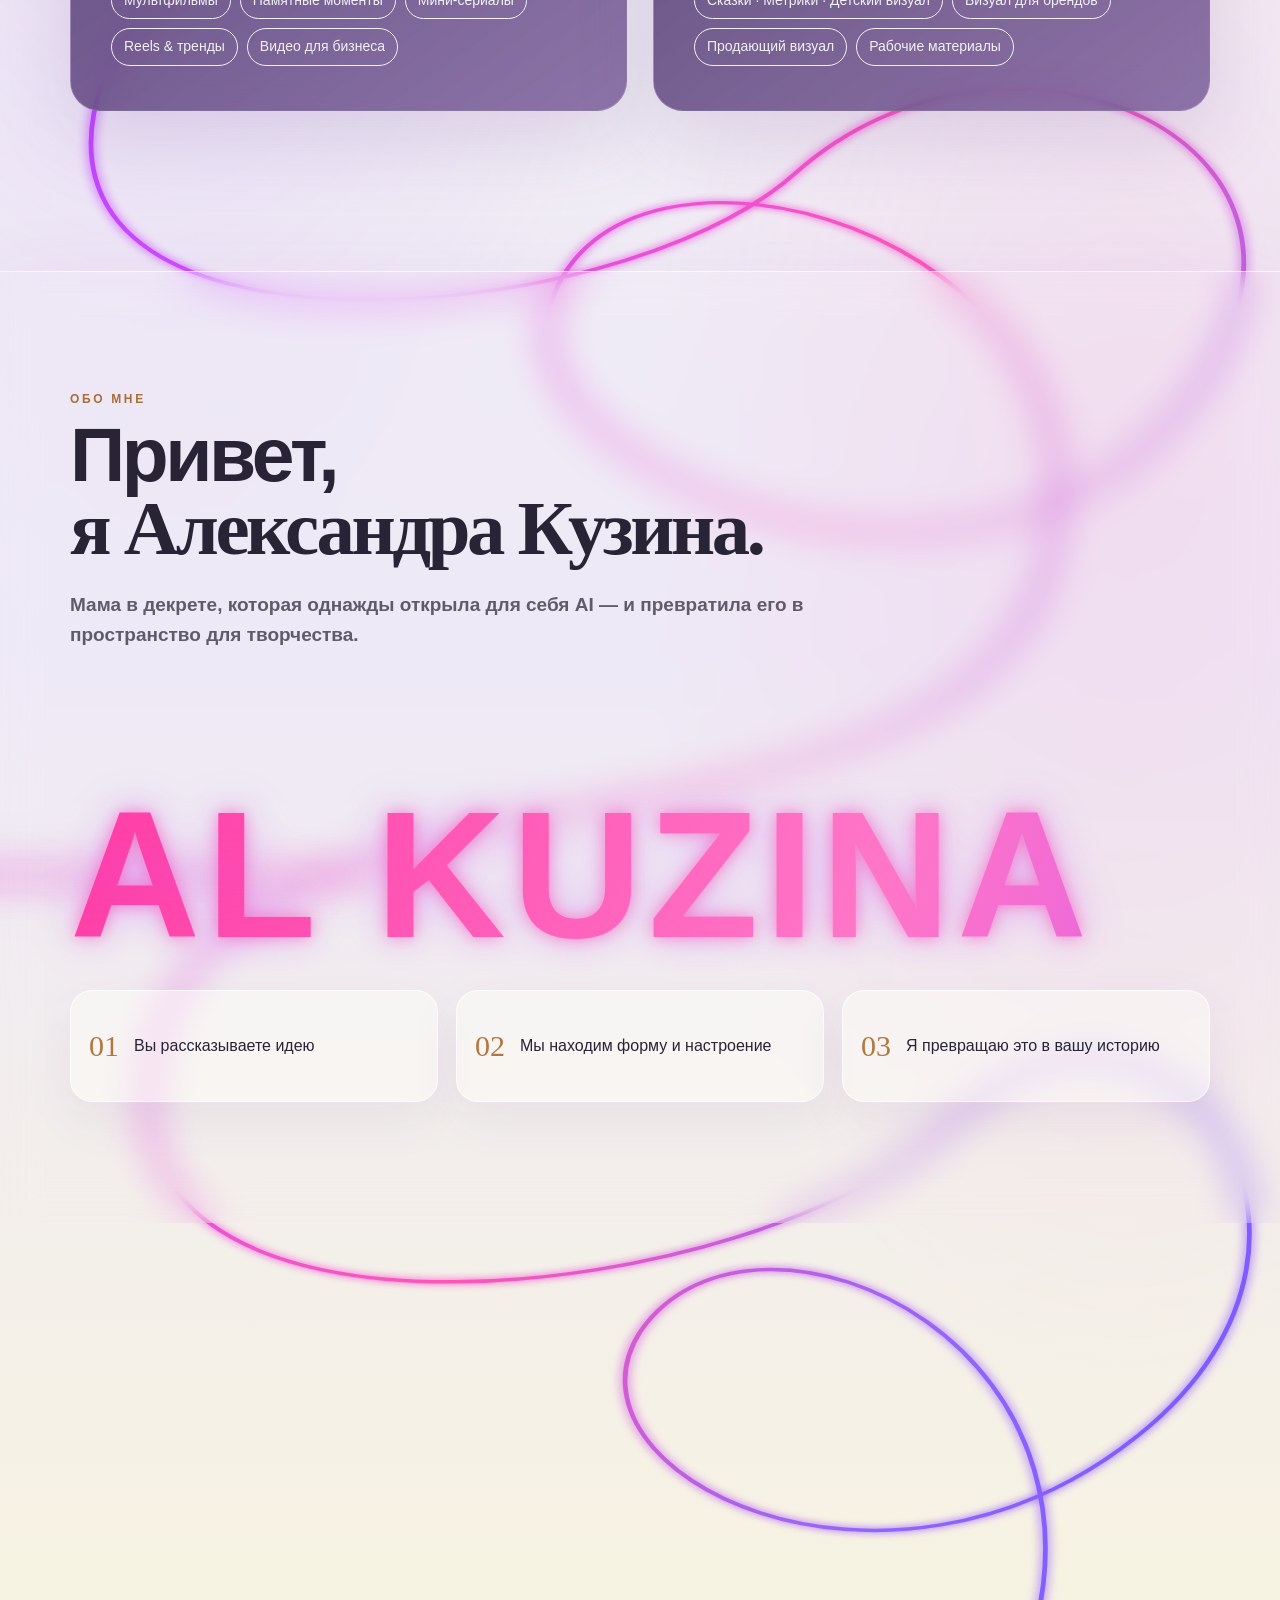
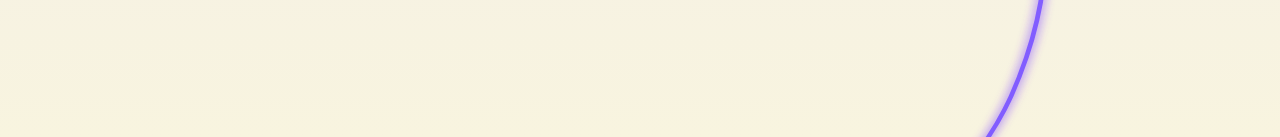
==== commit 39a1c434: "Link discuss idea CTA directly to contacts" ====
--- a/index.html
+++ b/index.html
@@ -279,7 +279,7 @@
 @media(min-width:700px){
 #works{padding-top:76px!important}
 }
-</style></head><body><main class="wrap"><div class="neural-ribbon" aria-hidden="true"><svg viewBox="0 0 1000 3000" preserveAspectRatio="none"><defs><linearGradient id="neuralGlow" x1="0" y1="0" x2="1" y2="1"><stop offset="0" stop-color="#8b2cff"/><stop offset=".32" stop-color="#d34cff"/><stop offset=".58" stop-color="#ff55b8"/><stop offset=".78" stop-color="#8f66ff"/><stop offset="1" stop-color="#694cff"/></linearGradient><filter id="softGlow"><feGaussianBlur stdDeviation="4" result="b"/><feMerge><feMergeNode in="b"/><feMergeNode in="SourceGraphic"/></feMerge></filter></defs><path class="echo" d="M-80 90 C250 20 350 420 610 330 C920 220 1010 500 760 650 C470 825 260 570 340 420 C430 255 770 320 740 550 C700 840 160 720 80 1030 C0 1350 480 1300 620 1130 C790 920 1080 1100 930 1370 C770 1660 390 1450 430 1270 C480 1040 880 1190 820 1540 C760 1900 180 1710 120 2070 C60 2430 600 2340 740 2150 C900 1930 1090 2260 890 2480 C690 2700 430 2520 500 2370 C590 2190 910 2390 790 2760 C740 2910 610 2990 500 3070"/><path class="glow" d="M-80 90 C250 20 350 420 610 330 C920 220 1010 500 760 650 C470 825 260 570 340 420 C430 255 770 320 740 550 C700 840 160 720 80 1030 C0 1350 480 1300 620 1130 C790 920 1080 1100 930 1370 C770 1660 390 1450 430 1270 C480 1040 880 1190 820 1540 C760 1900 180 1710 120 2070 C60 2430 600 2340 740 2150 C900 1930 1090 2260 890 2480 C690 2700 430 2520 500 2370 C590 2190 910 2390 790 2760 C740 2910 610 2990 500 3070"/></svg></div><section class="hero"><div class="top"><span>Александра Кузина</span><span class="dot"></span><span>AI creator</span></div><h1>Идеи<br><em>оживают.</em></h1><div class="scribble hand">а невозможное — становится кадром ✦</div><p class="lead">Создаю AI-истории, мультфильмы, визуал и видео, в которых технологии чувствуют по-человечески.</p><a class="cta" href="#works">Обсудить идею ↗</a></section><div class="marquee" aria-label="AL KUZINA — AI VIDEO — AL KUZINA — AI VISUAL — ПРИРУЧАЮ ИИ С ЛЮБОВЬЮ"><span>AL KUZINA ✦ AI VIDEO ✦ AL KUZINA ✦ AI VISUAL ✦ ПРИРУЧАЮ ИИ С ЛЮБОВЬЮ ♡ ✦ AL KUZINA ✦ AI VIDEO ✦ AL KUZINA ✦ AI VISUAL ✦ ПРИРУЧАЮ ИИ С ЛЮБОВЬЮ ♡ ✦ &nbsp;&nbsp;</span></div><section class="section" id="works">
+</style></head><body><main class="wrap"><div class="neural-ribbon" aria-hidden="true"><svg viewBox="0 0 1000 3000" preserveAspectRatio="none"><defs><linearGradient id="neuralGlow" x1="0" y1="0" x2="1" y2="1"><stop offset="0" stop-color="#8b2cff"/><stop offset=".32" stop-color="#d34cff"/><stop offset=".58" stop-color="#ff55b8"/><stop offset=".78" stop-color="#8f66ff"/><stop offset="1" stop-color="#694cff"/></linearGradient><filter id="softGlow"><feGaussianBlur stdDeviation="4" result="b"/><feMerge><feMergeNode in="b"/><feMergeNode in="SourceGraphic"/></feMerge></filter></defs><path class="echo" d="M-80 90 C250 20 350 420 610 330 C920 220 1010 500 760 650 C470 825 260 570 340 420 C430 255 770 320 740 550 C700 840 160 720 80 1030 C0 1350 480 1300 620 1130 C790 920 1080 1100 930 1370 C770 1660 390 1450 430 1270 C480 1040 880 1190 820 1540 C760 1900 180 1710 120 2070 C60 2430 600 2340 740 2150 C900 1930 1090 2260 890 2480 C690 2700 430 2520 500 2370 C590 2190 910 2390 790 2760 C740 2910 610 2990 500 3070"/><path class="glow" d="M-80 90 C250 20 350 420 610 330 C920 220 1010 500 760 650 C470 825 260 570 340 420 C430 255 770 320 740 550 C700 840 160 720 80 1030 C0 1350 480 1300 620 1130 C790 920 1080 1100 930 1370 C770 1660 390 1450 430 1270 C480 1040 880 1190 820 1540 C760 1900 180 1710 120 2070 C60 2430 600 2340 740 2150 C900 1930 1090 2260 890 2480 C690 2700 430 2520 500 2370 C590 2190 910 2390 790 2760 C740 2910 610 2990 500 3070"/></svg></div><section class="hero"><div class="top"><span>Александра Кузина</span><span class="dot"></span><span>AI creator</span></div><h1>Идеи<br><em>оживают.</em></h1><div class="scribble hand">а невозможное — становится кадром ✦</div><p class="lead">Создаю AI-истории, мультфильмы, визуал и видео, в которых технологии чувствуют по-человечески.</p><a class="cta" href="#contacts">Обсудить идею ↗</a></section><div class="marquee" aria-label="AL KUZINA — AI VIDEO — AL KUZINA — AI VISUAL — ПРИРУЧАЮ ИИ С ЛЮБОВЬЮ"><span>AL KUZINA ✦ AI VIDEO ✦ AL KUZINA ✦ AI VISUAL ✦ ПРИРУЧАЮ ИИ С ЛЮБОВЬЮ ♡ ✦ AL KUZINA ✦ AI VIDEO ✦ AL KUZINA ✦ AI VISUAL ✦ ПРИРУЧАЮ ИИ С ЛЮБОВЬЮ ♡ ✦ &nbsp;&nbsp;</span></div><section class="section" id="works">
 <div class="eyebrow">Два направления</div>
 <h2>AI-видео<br><span class="serif">AI-визуал.</span></h2>
 <div class="scriptline hand">две линии — бесконечно много историй</div>
@@ -295,4 +295,4 @@
 <div class="tags"><span>Сказки · Метрики · Детский визуал</span><span>Визуал для брендов</span><span>Продающий визуал</span><span>Рабочие материалы</span></div>
 </article>
 </div>
-</section><section class="section about"><div class="eyebrow">Обо мне</div><h2>Привет,<br><span class="serif">я Александра Кузина.</span></h2><p><b>Мама в декрете, которая однажды открыла для себя AI — и превратила его в пространство для творчества.</b></p><p>Для меня нейросети — не просто способ сделать красивую картинку. Это возможность оживить то, что человеку действительно дорого.</p><div class="bigword">AL KUZINA</div><div class="steps"><div class="step"><span class="num">01</span><span>Вы рассказываете идею</span></div><div class="step"><span class="num">02</span><span>Мы находим форму и настроение</span></div><div class="step"><span class="num">03</span><span>Я превращаю это в вашу историю</span></div></div></section><footer><div class="eyebrow">Есть идея?</div><h2>Давайте<br><span class="serif">оживим её.</span></h2><div class="hand">приручаю ИИ с любовью 🤍</div><div class="contact"><a href="https://www.instagram.com/al_kuzina__">Instagram</a><a href="https://t.me/+79508700483">Telegram</a><a href="https://vk.ru/club239922892">VK</a></div></footer></main></body></html>+</section><section class="section about"><div class="eyebrow">Обо мне</div><h2>Привет,<br><span class="serif">я Александра Кузина.</span></h2><p><b>Мама в декрете, которая однажды открыла для себя AI — и превратила его в пространство для творчества.</b></p><p>Для меня нейросети — не просто способ сделать красивую картинку. Это возможность оживить то, что человеку действительно дорого.</p><div class="bigword">AL KUZINA</div><div class="steps"><div class="step"><span class="num">01</span><span>Вы рассказываете идею</span></div><div class="step"><span class="num">02</span><span>Мы находим форму и настроение</span></div><div class="step"><span class="num">03</span><span>Я превращаю это в вашу историю</span></div></div></section><footer id="contacts"><div class="eyebrow">Есть идея?</div><h2>Давайте<br><span class="serif">оживим её.</span></h2><div class="hand">приручаю ИИ с любовью 🤍</div><div class="contact"><a href="https://www.instagram.com/al_kuzina__">Instagram</a><a href="https://t.me/+79508700483">Telegram</a><a href="https://vk.ru/club239922892">VK</a></div></footer></main></body></html>
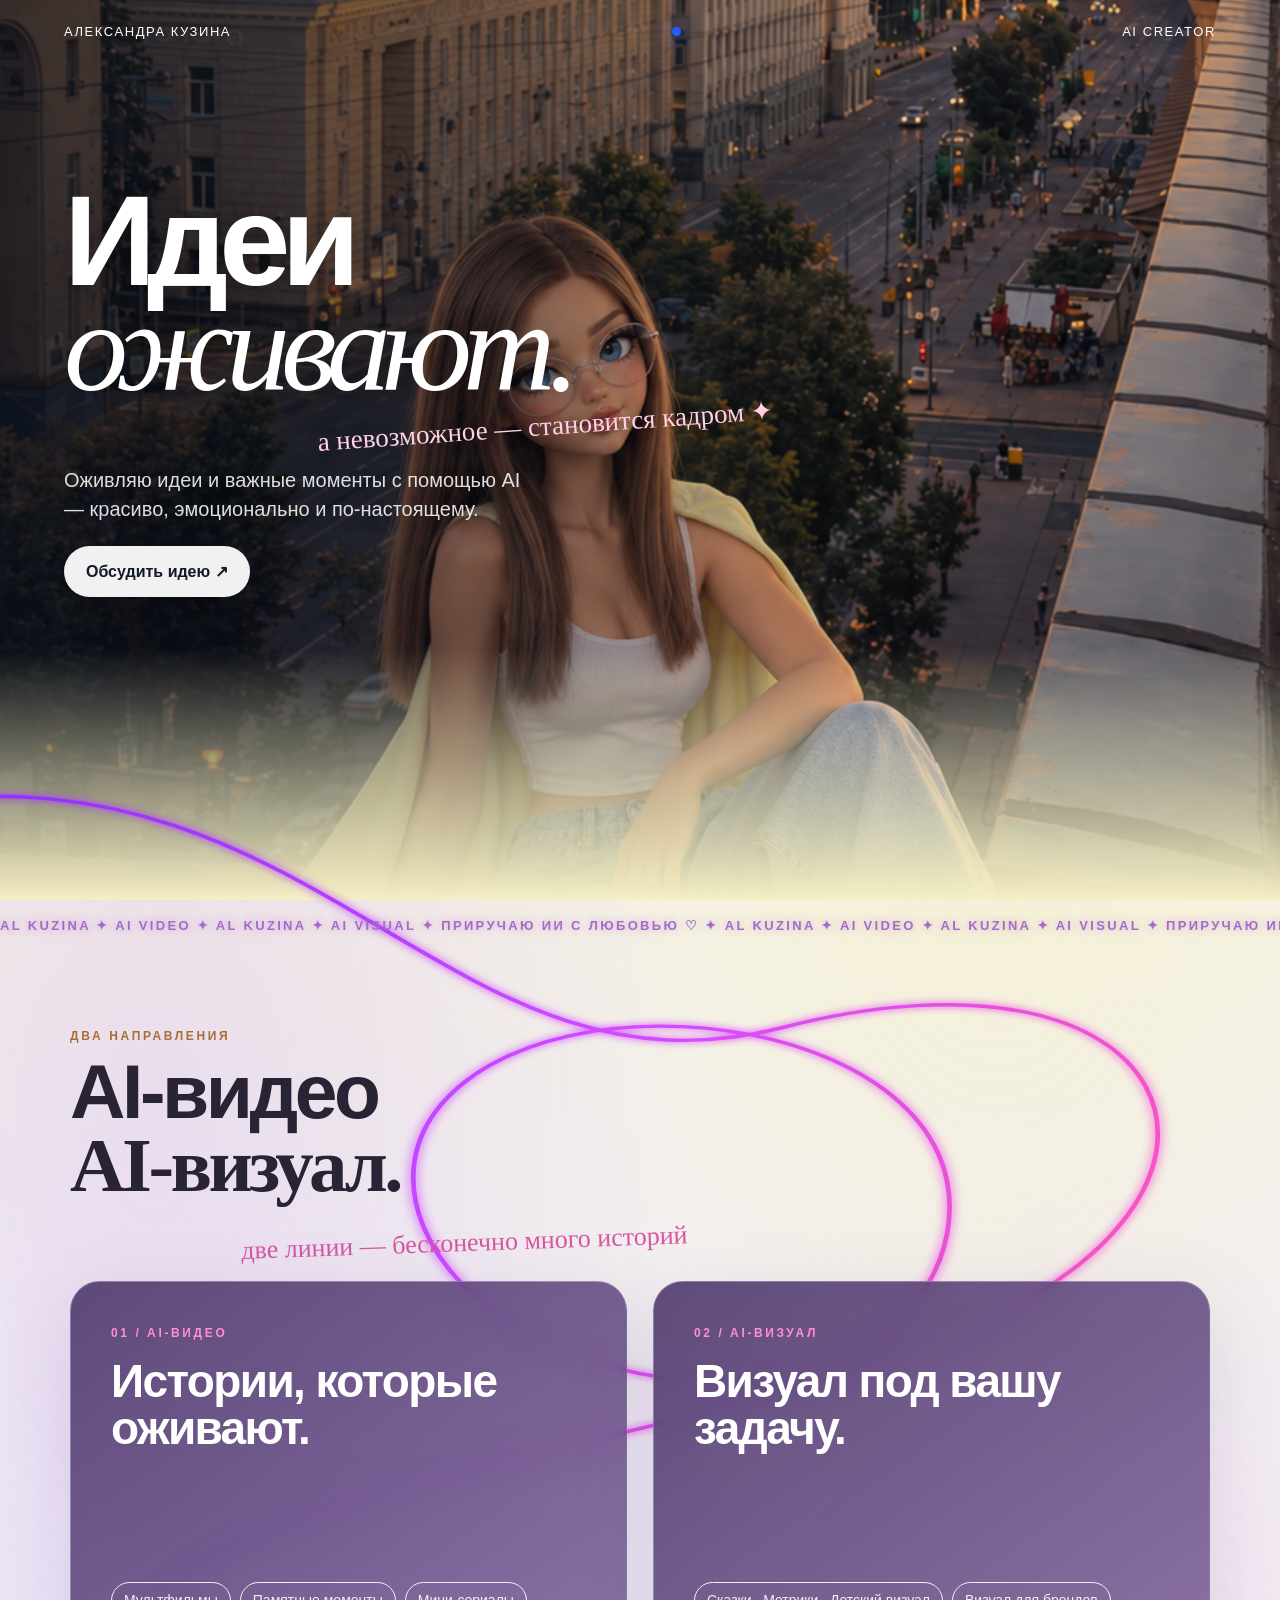
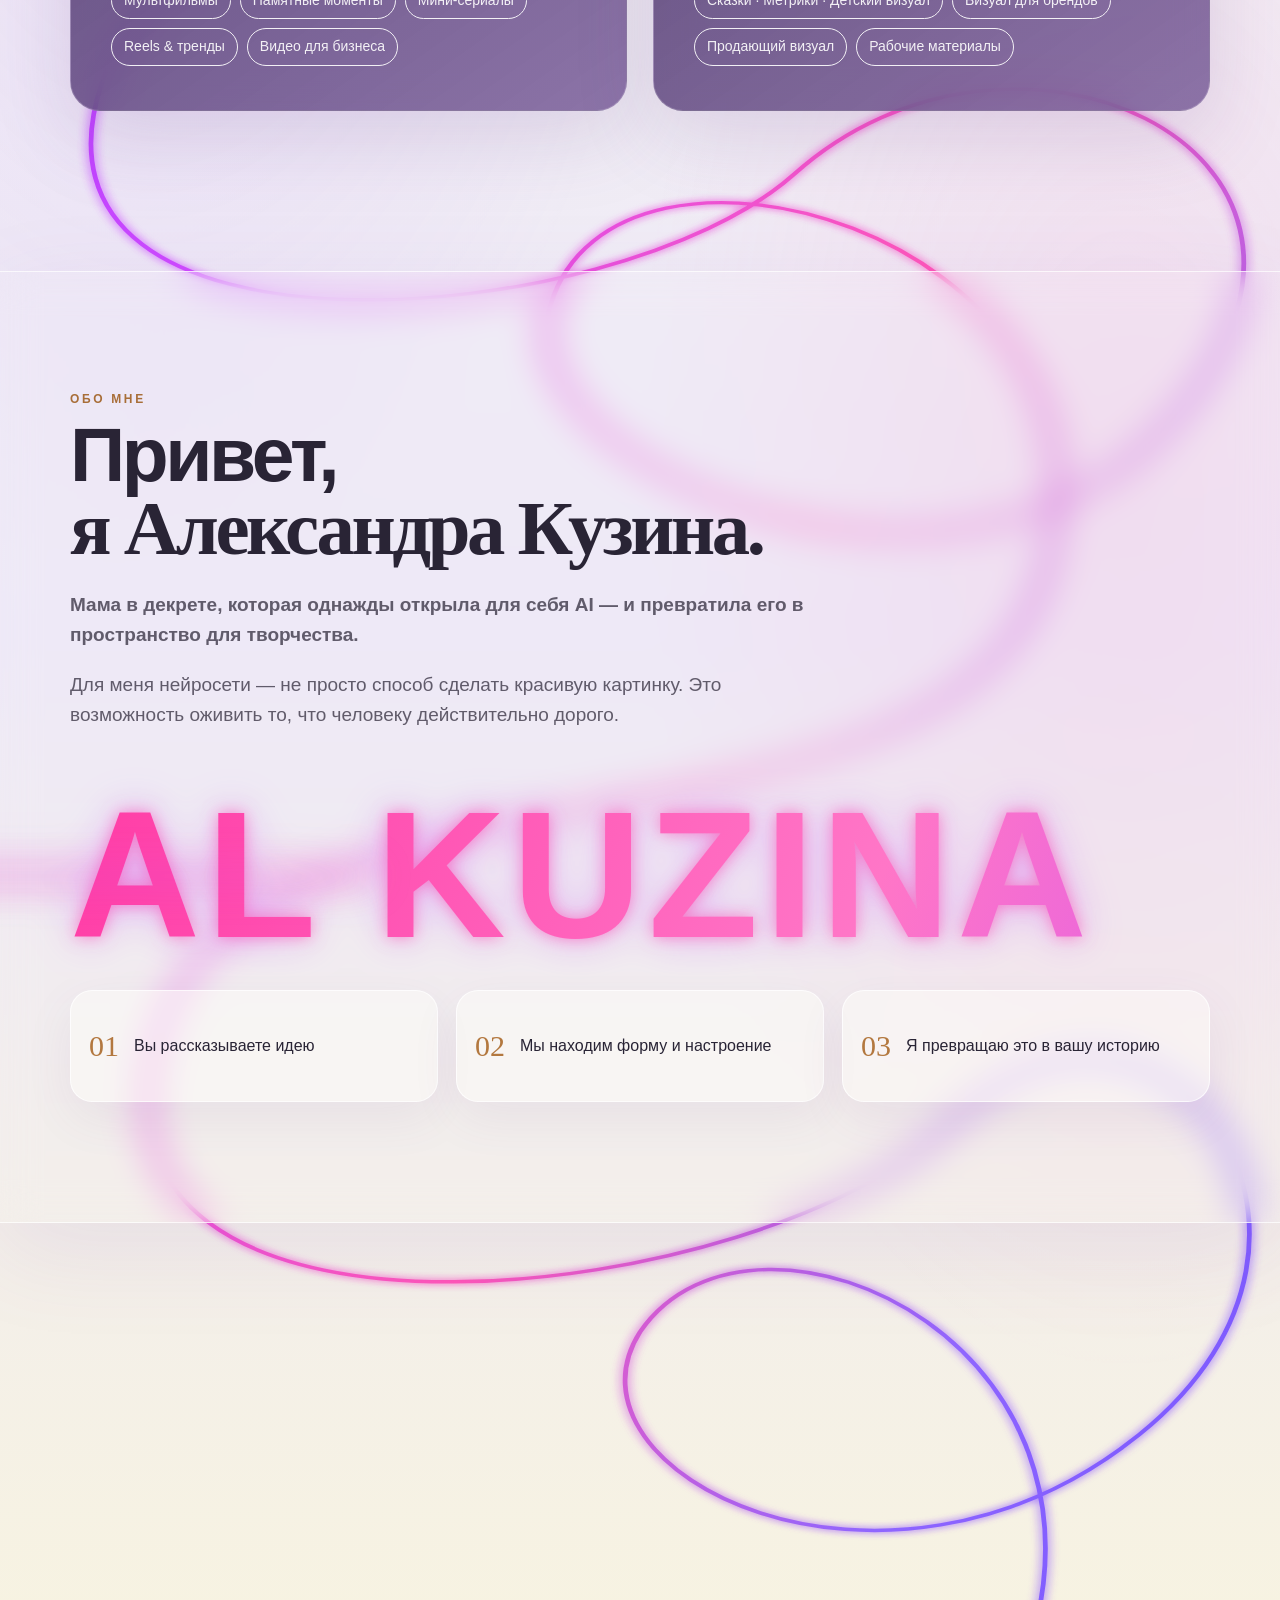
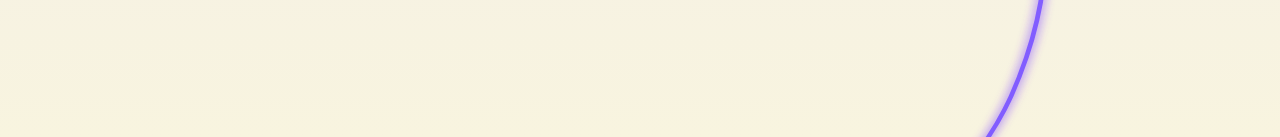
==== commit 376e3d2a: "Refresh hero message with warmer AI creator positioning" ====
--- a/index.html
+++ b/index.html
@@ -279,7 +279,7 @@
 @media(min-width:700px){
 #works{padding-top:76px!important}
 }
-</style></head><body><main class="wrap"><div class="neural-ribbon" aria-hidden="true"><svg viewBox="0 0 1000 3000" preserveAspectRatio="none"><defs><linearGradient id="neuralGlow" x1="0" y1="0" x2="1" y2="1"><stop offset="0" stop-color="#8b2cff"/><stop offset=".32" stop-color="#d34cff"/><stop offset=".58" stop-color="#ff55b8"/><stop offset=".78" stop-color="#8f66ff"/><stop offset="1" stop-color="#694cff"/></linearGradient><filter id="softGlow"><feGaussianBlur stdDeviation="4" result="b"/><feMerge><feMergeNode in="b"/><feMergeNode in="SourceGraphic"/></feMerge></filter></defs><path class="echo" d="M-80 90 C250 20 350 420 610 330 C920 220 1010 500 760 650 C470 825 260 570 340 420 C430 255 770 320 740 550 C700 840 160 720 80 1030 C0 1350 480 1300 620 1130 C790 920 1080 1100 930 1370 C770 1660 390 1450 430 1270 C480 1040 880 1190 820 1540 C760 1900 180 1710 120 2070 C60 2430 600 2340 740 2150 C900 1930 1090 2260 890 2480 C690 2700 430 2520 500 2370 C590 2190 910 2390 790 2760 C740 2910 610 2990 500 3070"/><path class="glow" d="M-80 90 C250 20 350 420 610 330 C920 220 1010 500 760 650 C470 825 260 570 340 420 C430 255 770 320 740 550 C700 840 160 720 80 1030 C0 1350 480 1300 620 1130 C790 920 1080 1100 930 1370 C770 1660 390 1450 430 1270 C480 1040 880 1190 820 1540 C760 1900 180 1710 120 2070 C60 2430 600 2340 740 2150 C900 1930 1090 2260 890 2480 C690 2700 430 2520 500 2370 C590 2190 910 2390 790 2760 C740 2910 610 2990 500 3070"/></svg></div><section class="hero"><div class="top"><span>Александра Кузина</span><span class="dot"></span><span>AI creator</span></div><h1>Идеи<br><em>оживают.</em></h1><div class="scribble hand">а невозможное — становится кадром ✦</div><p class="lead">Создаю AI-истории, мультфильмы, визуал и видео, в которых технологии чувствуют по-человечески.</p><a class="cta" href="#contacts">Обсудить идею ↗</a></section><div class="marquee" aria-label="AL KUZINA — AI VIDEO — AL KUZINA — AI VISUAL — ПРИРУЧАЮ ИИ С ЛЮБОВЬЮ"><span>AL KUZINA ✦ AI VIDEO ✦ AL KUZINA ✦ AI VISUAL ✦ ПРИРУЧАЮ ИИ С ЛЮБОВЬЮ ♡ ✦ AL KUZINA ✦ AI VIDEO ✦ AL KUZINA ✦ AI VISUAL ✦ ПРИРУЧАЮ ИИ С ЛЮБОВЬЮ ♡ ✦ &nbsp;&nbsp;</span></div><section class="section" id="works">
+</style></head><body><main class="wrap"><div class="neural-ribbon" aria-hidden="true"><svg viewBox="0 0 1000 3000" preserveAspectRatio="none"><defs><linearGradient id="neuralGlow" x1="0" y1="0" x2="1" y2="1"><stop offset="0" stop-color="#8b2cff"/><stop offset=".32" stop-color="#d34cff"/><stop offset=".58" stop-color="#ff55b8"/><stop offset=".78" stop-color="#8f66ff"/><stop offset="1" stop-color="#694cff"/></linearGradient><filter id="softGlow"><feGaussianBlur stdDeviation="4" result="b"/><feMerge><feMergeNode in="b"/><feMergeNode in="SourceGraphic"/></feMerge></filter></defs><path class="echo" d="M-80 90 C250 20 350 420 610 330 C920 220 1010 500 760 650 C470 825 260 570 340 420 C430 255 770 320 740 550 C700 840 160 720 80 1030 C0 1350 480 1300 620 1130 C790 920 1080 1100 930 1370 C770 1660 390 1450 430 1270 C480 1040 880 1190 820 1540 C760 1900 180 1710 120 2070 C60 2430 600 2340 740 2150 C900 1930 1090 2260 890 2480 C690 2700 430 2520 500 2370 C590 2190 910 2390 790 2760 C740 2910 610 2990 500 3070"/><path class="glow" d="M-80 90 C250 20 350 420 610 330 C920 220 1010 500 760 650 C470 825 260 570 340 420 C430 255 770 320 740 550 C700 840 160 720 80 1030 C0 1350 480 1300 620 1130 C790 920 1080 1100 930 1370 C770 1660 390 1450 430 1270 C480 1040 880 1190 820 1540 C760 1900 180 1710 120 2070 C60 2430 600 2340 740 2150 C900 1930 1090 2260 890 2480 C690 2700 430 2520 500 2370 C590 2190 910 2390 790 2760 C740 2910 610 2990 500 3070"/></svg></div><section class="hero"><div class="top"><span>Александра Кузина</span><span class="dot"></span><span>AI creator</span></div><h1>Идеи<br><em>оживают.</em></h1><div class="scribble hand">а невозможное — становится кадром ✦</div><p class="lead">Оживляю идеи и важные моменты с помощью AI — красиво, эмоционально и по-настоящему.</p><a class="cta" href="#contacts">Обсудить идею ↗</a></section><div class="marquee" aria-label="AL KUZINA — AI VIDEO — AL KUZINA — AI VISUAL — ПРИРУЧАЮ ИИ С ЛЮБОВЬЮ"><span>AL KUZINA ✦ AI VIDEO ✦ AL KUZINA ✦ AI VISUAL ✦ ПРИРУЧАЮ ИИ С ЛЮБОВЬЮ ♡ ✦ AL KUZINA ✦ AI VIDEO ✦ AL KUZINA ✦ AI VISUAL ✦ ПРИРУЧАЮ ИИ С ЛЮБОВЬЮ ♡ ✦ &nbsp;&nbsp;</span></div><section class="section" id="works">
 <div class="eyebrow">Два направления</div>
 <h2>AI-видео<br><span class="serif">AI-визуал.</span></h2>
 <div class="scriptline hand">две линии — бесконечно много историй</div>
